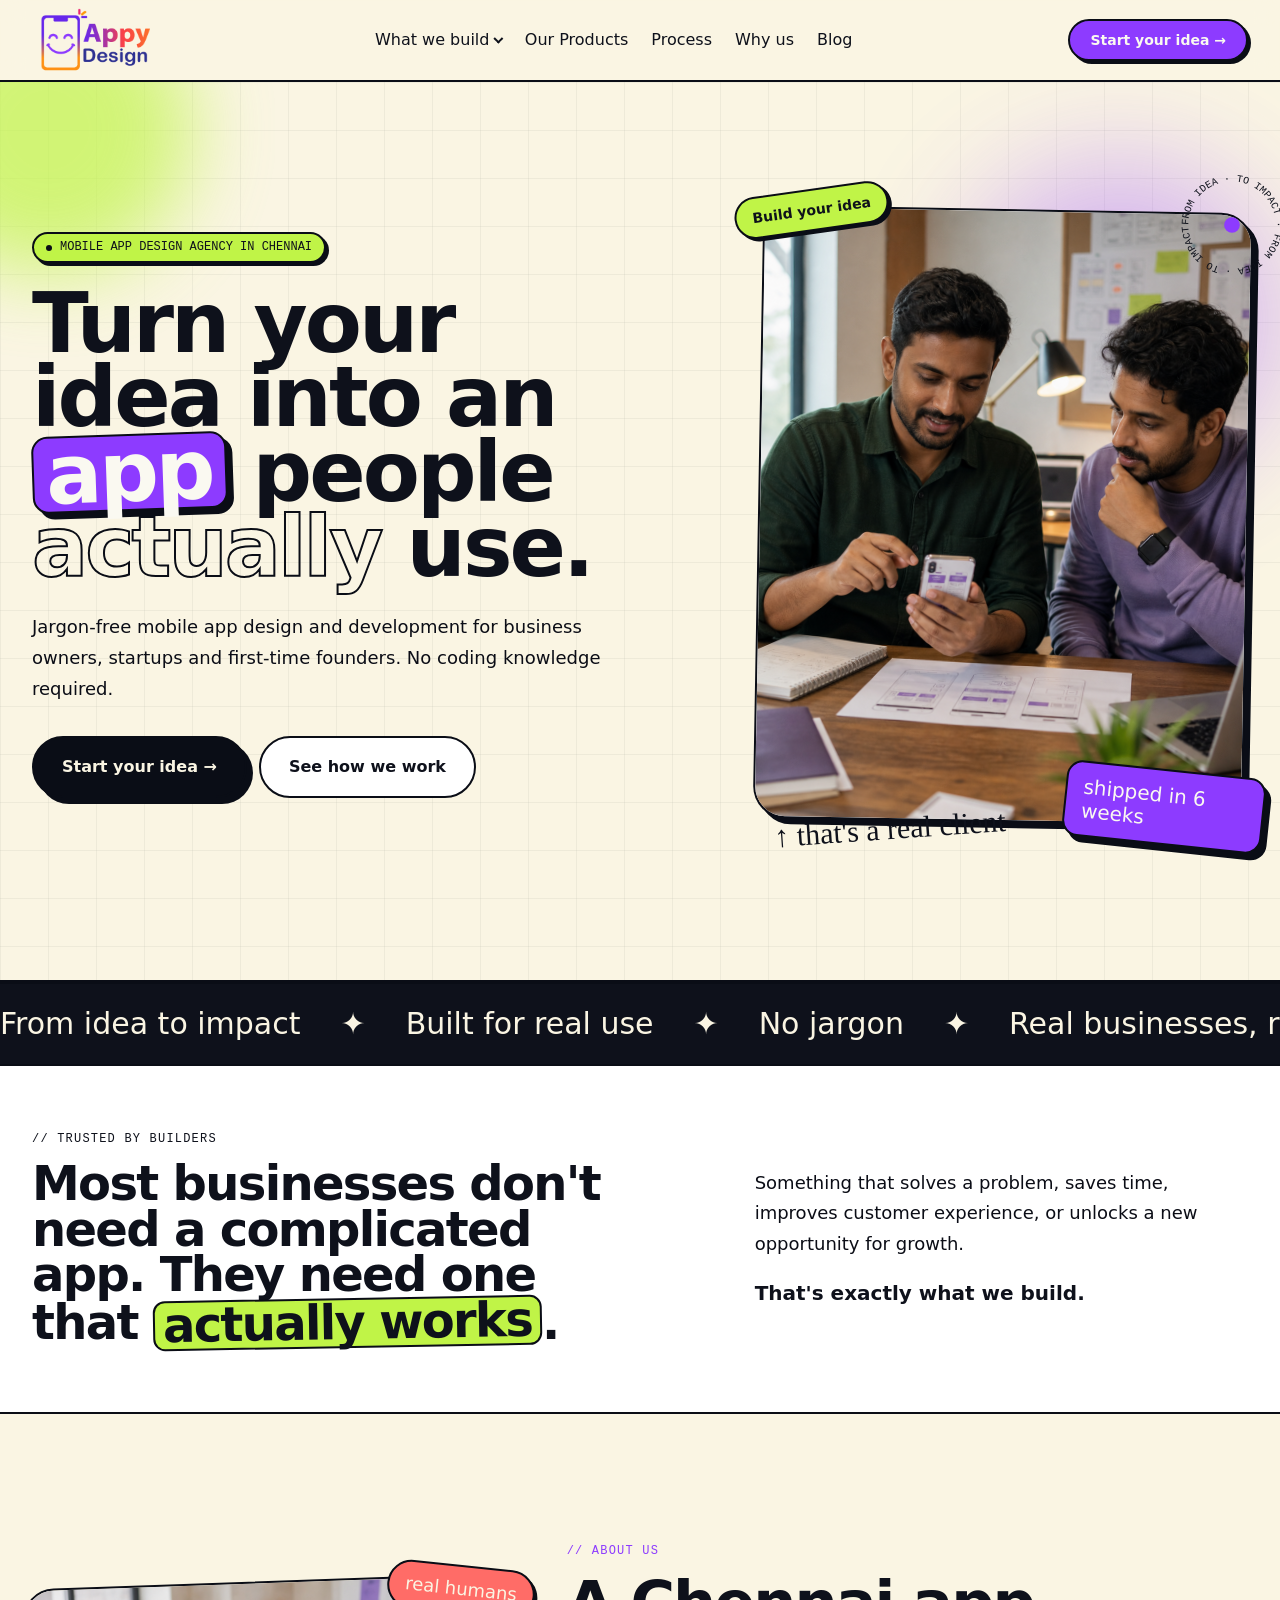
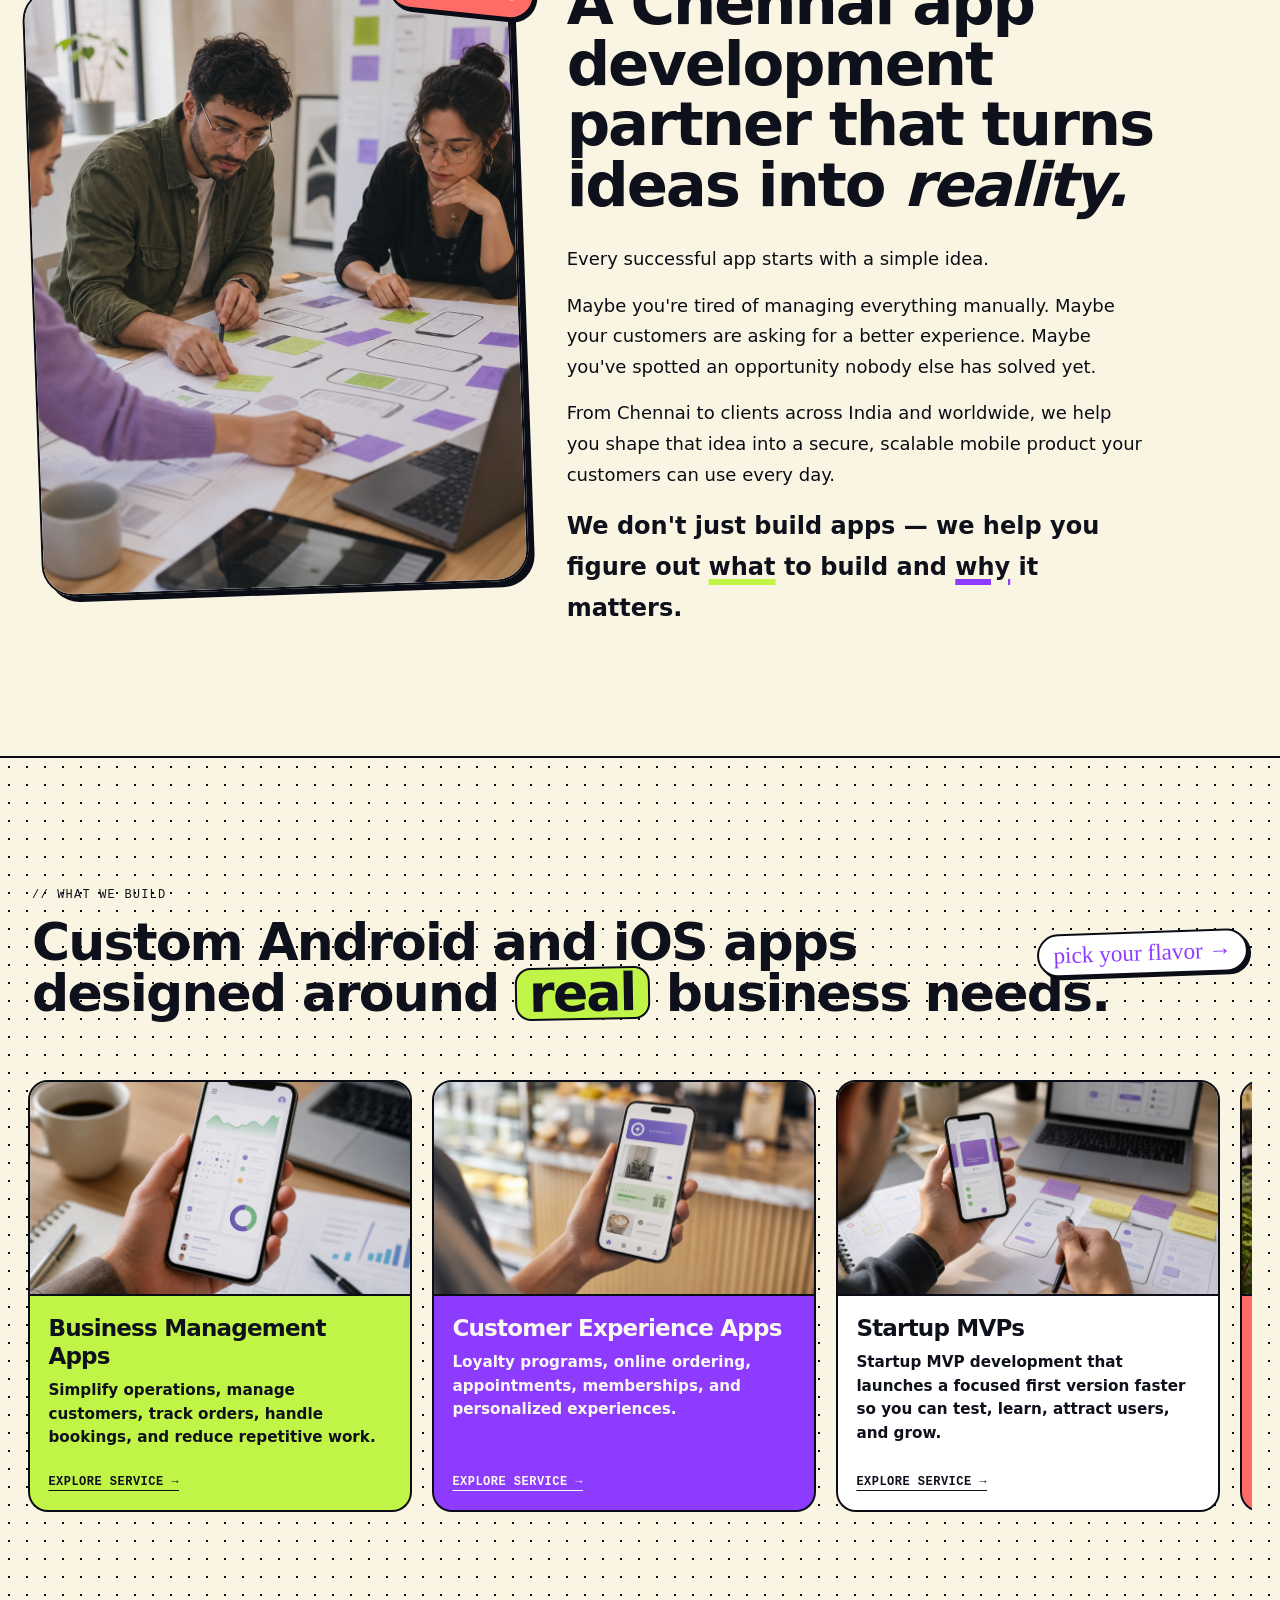
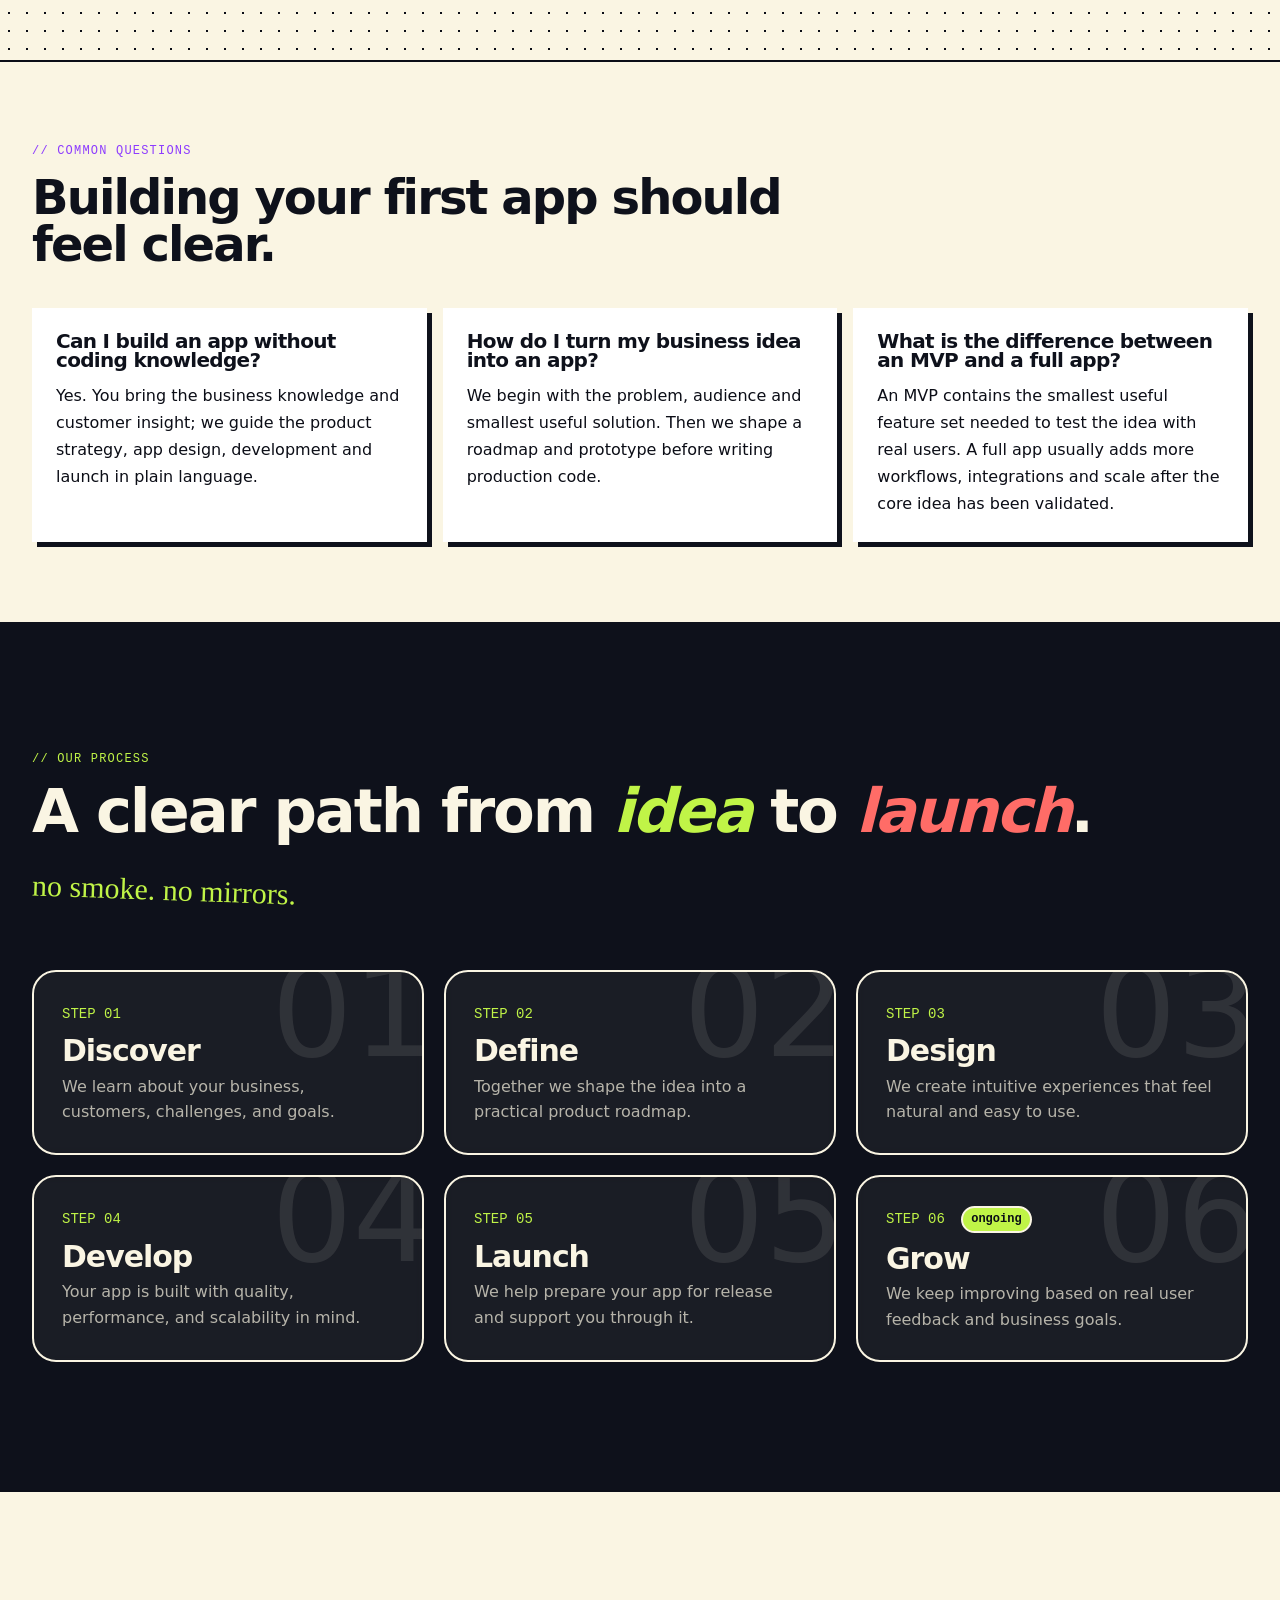
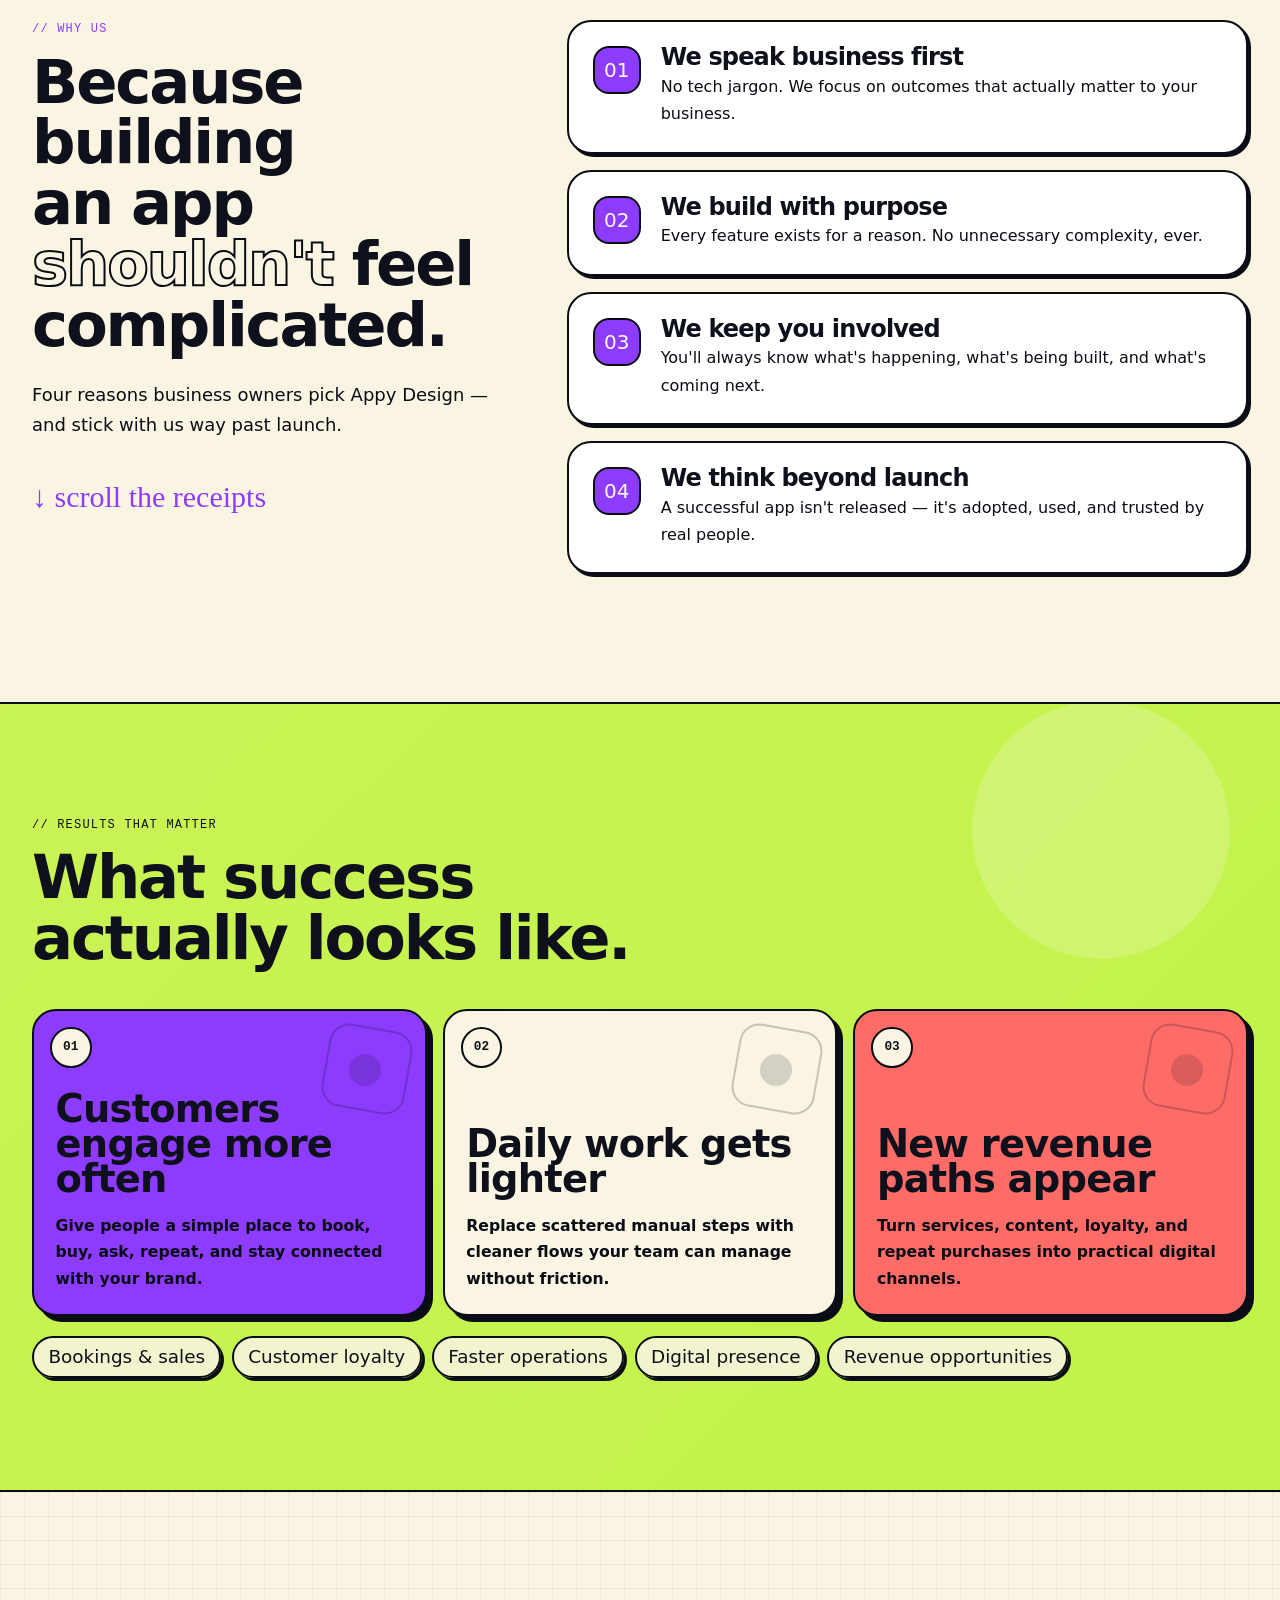
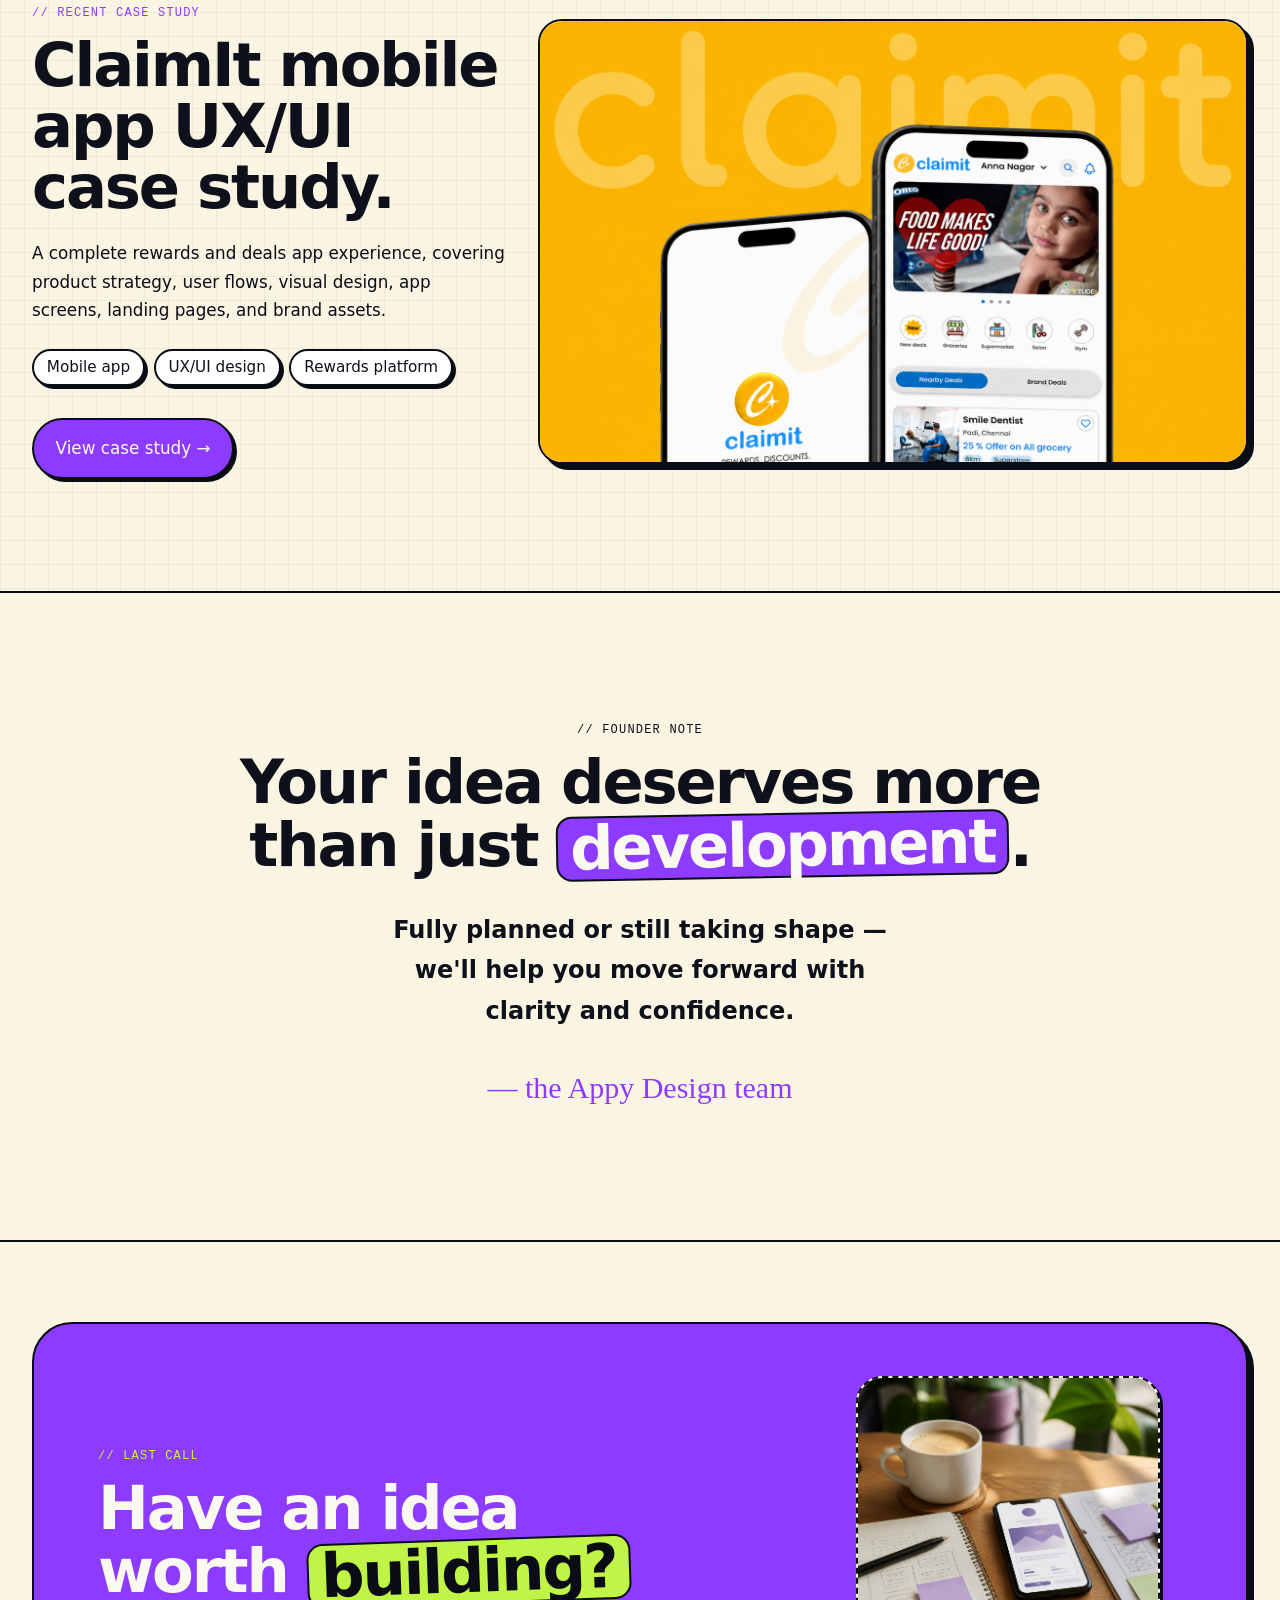
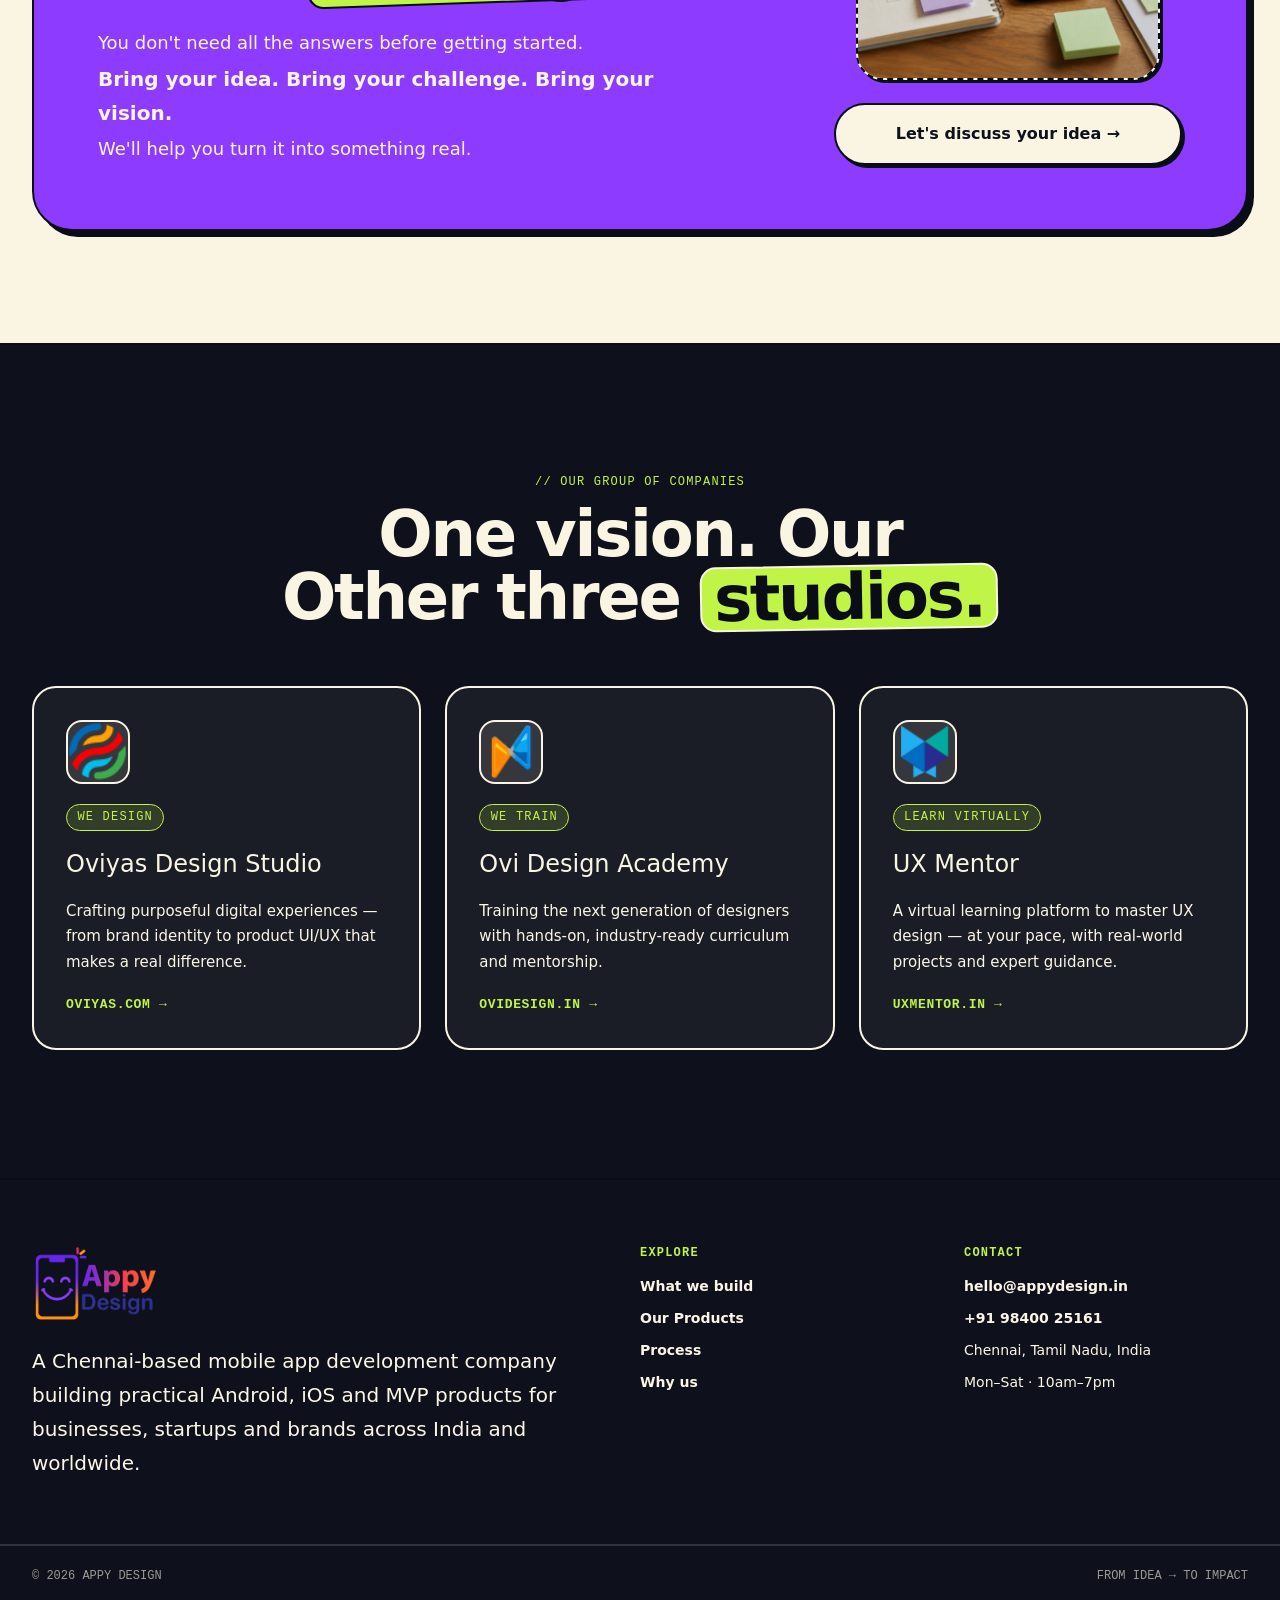
==== index.html @ 5004d32c "first commit" ====
<!DOCTYPE html>
<html lang="en">

<head>
  <meta charset="UTF-8" />
  <meta name="viewport" content="width=device-width, initial-scale=1.0" />
  <meta http-equiv="Content-Security-Policy"
    content="default-src 'self'; script-src 'self' https://www.googletagmanager.com; script-src-attr 'none'; style-src 'self' 'unsafe-inline' https://fonts.googleapis.com; font-src 'self' https://fonts.gstatic.com; img-src 'self' data: https://www.google-analytics.com https://www.googletagmanager.com; connect-src 'self' https://fonts.googleapis.com https://fonts.gstatic.com https://www.google-analytics.com https://region1.google-analytics.com https://www.googletagmanager.com; form-action 'self' https://docs.google.com; frame-src https://docs.google.com; object-src 'none'; base-uri 'self'; manifest-src 'self'; worker-src 'none';" />
  <meta name="referrer" content="strict-origin-when-cross-origin" />
  <title>Mobile App Design &amp; Development Chennai | Appy Design</title>
  <meta name="description"
    content="Chennai mobile app design and development for startups, small businesses and non-technical founders. A clear, jargon-free path from idea to launch." />
  <meta name="robots" content="index, follow, max-image-preview:large, max-snippet:-1, max-video-preview:-1" />
  <meta name="author" content="Appy Design" />
  <meta name="theme-color" content="#f5f0e8" />
  <link rel="canonical" href="https://appydesign.in/" />
  <link rel="alternate" hreflang="en-IN" href="https://appydesign.in/" />
  <link rel="alternate" hreflang="x-default" href="https://appydesign.in/" />
  <meta property="og:type" content="website" />
  <meta property="og:locale" content="en_IN" />
  <meta property="og:site_name" content="Appy Design" />
  <meta property="og:title" content="Mobile App Design &amp; Development Chennai | Appy Design" />
  <meta property="og:description"
    content="Design-led, jargon-free mobile app development for startups, small businesses and first-time founders." />
  <meta property="og:url" content="https://appydesign.in/" />
  <meta property="og:image" content="https://appydesign.in/images/homepage-hero-app-consultation.png" />
  <meta property="og:image:alt" content="Business owner using a custom mobile app built by Appy Design" />
  <meta name="twitter:card" content="summary_large_image" />
  <meta name="twitter:title" content="Mobile App Design &amp; Development Chennai | Appy Design" />
  <meta name="twitter:description"
    content="Design-led, jargon-free app development for startups, small businesses and first-time founders." />
  <meta name="twitter:image" content="https://appydesign.in/images/homepage-hero-app-consultation.png" />
  <link rel="manifest" href="site.webmanifest" />
  <link rel="preconnect" href="https://fonts.googleapis.com" />
  <link rel="preconnect" href="https://fonts.gstatic.com" crossorigin />
  <script src="analytics.js"></script>
  <script async src="https://www.googletagmanager.com/gtag/js?id=G-CYZZQPG89H"></script>
  <link rel="apple-touch-icon" sizes="180x180" href="images/apple-touch-icon.png">
  <link rel="icon" type="image/png" sizes="32x32" href="images/favicon-32x32.png">
  <link rel="icon" type="image/png" sizes="16x16" href="images/favicon-16x16.png">
  <link rel="icon" type="image/x-icon" href="images/favicon.ico">

  <link rel="stylesheet" href="style.css">
  <link rel="stylesheet"
    href="https://fonts.googleapis.com/css2?family=Bricolage+Grotesque:opsz,wght@12..96,400;12..96,500;12..96,600;12..96,700;12..96,800&family=Inter:wght@400;500;600&family=Caveat:wght@500;600;700&family=JetBrains+Mono:wght@400;500&display=swap" />
  <script type="application/ld+json">
    {
      "@context": "https://schema.org",
      "@graph": [
        {
          "@type": "WebSite",
          "@id": "https://appydesign.in/#website",
          "url": "https://appydesign.in/",
          "name": "Appy Design",
          "inLanguage": "en-IN",
          "publisher": { "@id": "https://appydesign.in/#business" }
        },
        {
          "@type": ["Organization", "ProfessionalService"],
          "@id": "https://appydesign.in/#business",
          "name": "Appy Design",
          "url": "https://appydesign.in/",
          "logo": {
            "@type": "ImageObject",
            "url": "https://appydesign.in/images/android-chrome-512x512.png"
          },
          "image": "https://appydesign.in/images/homepage-hero-app-consultation.png",
          "email": "hello@appydesign.in",
          "telephone": "+91-98400-25161",
          "description": "Mobile app design and development agency in Chennai, India, helping startups, small businesses and non-technical founders turn ideas into useful apps.",
          "address": {
            "@type": "PostalAddress",
            "addressLocality": "Chennai",
            "addressRegion": "Tamil Nadu",
            "addressCountry": "IN"
          },
          "areaServed": [
            { "@type": "City", "name": "Chennai" },
            { "@type": "Country", "name": "India" },
            { "@type": "Place", "name": "Worldwide" }
          ],
          "openingHoursSpecification": {
            "@type": "OpeningHoursSpecification",
            "dayOfWeek": ["Monday", "Tuesday", "Wednesday", "Thursday", "Friday", "Saturday"],
            "opens": "10:00",
            "closes": "19:00"
          },
          "hasOfferCatalog": {
            "@type": "OfferCatalog",
            "name": "Mobile App Development Services",
            "itemListElement": [
              { "@type": "Offer", "url": "https://appydesign.in/business-management-app-development.html", "itemOffered": { "@type": "Service", "name": "Business Management App Development" } },
              { "@type": "Offer", "url": "https://appydesign.in/customer-experience-app-development.html", "itemOffered": { "@type": "Service", "name": "Customer Experience App Development" } },
              { "@type": "Offer", "url": "https://appydesign.in/startup-mvp-app-development.html", "itemOffered": { "@type": "Service", "name": "Startup MVP App Development" } },
              { "@type": "Offer", "url": "https://appydesign.in/local-business-app-development.html", "itemOffered": { "@type": "Service", "name": "Local Business App Development" } },
              { "@type": "Offer", "url": "https://appydesign.in/app-modernization-services.html", "itemOffered": { "@type": "Service", "name": "App Modernization and Redesign" } }
            ]
          }
        },
        {
          "@type": "WebPage",
          "@id": "https://appydesign.in/#webpage",
          "url": "https://appydesign.in/",
          "name": "Mobile App Design & Development Chennai | Appy Design",
          "isPartOf": { "@id": "https://appydesign.in/#website" },
          "about": { "@id": "https://appydesign.in/#business" },
          "inLanguage": "en-IN"
        },
        {
          "@type": "FAQPage",
          "@id": "https://appydesign.in/#faq",
          "mainEntity": [
            {
              "@type": "Question",
              "name": "Can I build an app without coding knowledge?",
              "acceptedAnswer": {
                "@type": "Answer",
                "text": "Yes. Appy Design guides non-technical founders through research, scope, design, development and launch in plain language. You bring the business knowledge; our team handles the product and technical work."
              }
            },
            {
              "@type": "Question",
              "name": "How do I turn my business idea into an app?",
              "acceptedAnswer": {
                "@type": "Answer",
                "text": "Start by defining the customer problem and the smallest useful solution. Appy Design then turns that into a practical roadmap, prototype and build plan before development begins."
              }
            },
            {
              "@type": "Question",
              "name": "What is the difference between an MVP and a full app?",
              "acceptedAnswer": {
                "@type": "Answer",
                "text": "An MVP contains the smallest set of features needed to test the idea with real users. A full app usually adds more workflows, integrations and scale after the core idea has been validated."
              }
            }
          ]
        }
      ]
    }
  </script>

</head>

<body>

  <!-- NAV -->
  <header class="nav">
    <nav class="container nav-inner">
      <a href="#top" class="nav-logo" aria-label="Appy Design home">
        <div>
          <img src="images/Appydesign-logo-new.png" alt="Appy Design mobile app development company" width="127"
            height="80" style="padding: 6px;">
        </div>
        <!-- <span class="nav-logo-icon">a</span>
        <span class="nav-logo-name">Appy Design</span> -->
      </a>
      <div class="nav-links">
        <div class="nav-item nav-item-has-menu">
          <a href="#what-we-build" class="nav-menu-trigger">What we build</a>
          <div class="nav-submenu" aria-label="What we build services">
            <a href="business-management-app-development.html">Business Management Apps</a>
            <a href="customer-experience-app-development.html">Customer Experience Apps</a>
            <a href="startup-mvp-app-development.html">Startup MVPs</a>
            <a href="local-business-app-development.html">Local Business Apps</a>
            <a href="app-modernization-services.html">App Modernization</a>
          </div>
        </div>
        <a href="products.html">Our Products</a>
        <a href="#process">Process</a>
        <a href="#why-us">Why us</a>
        <a href="https://appydesign.in/blog" target="_blank" rel="noopener noreferrer">Blog</a>
      </div>
      <a href="#contact-modal" class="nav-cta" data-contact-open>Start your idea →</a>
    </nav>
  </header>

  <main>

    <!-- HERO -->
    <section id="top" class="hero">
      <div class="hero-bg-grid bg-grid"></div>
      <div class="hero-blob-1"></div>
      <div class="hero-blob-2"></div>
      <div class="container hero-inner">
        <div>
          <div class="hero-badge">
            <span class="hero-badge-dot"></span>
            Mobile app design agency in Chennai
          </div>
          <h1 class="hero-h1">
            Turn your idea into an <span class="hero-h1-highlight">app</span>
            people <span class="text-stroke">actually</span> use.
          </h1>
          <p class="hero-p">
            Jargon-free mobile app design and development for business owners, startups and first-time founders. No
            coding knowledge required.
          </p>
          <div class="hero-actions">
            <a href="#contact-modal" class="btn-primary" data-contact-open>Start your idea →</a>
            <a href="#process" class="btn-secondary">See how we work</a>
          </div>
          <!-- <div class="hero-social-proof">
            <div class="avatar-stack">
              <span style="background:var(--accent)"></span>
              <span style="background:var(--primary)"></span>
              <span style="background:var(--pop)"></span>
              <span style="background:var(--card)">40+</span>
            </div>
            <p class="hero-social-text">Trusted by 40+ small businesses &amp; founders</p>
          </div> -->
        </div>

        <div class="hero-img-wrap">
          <div class="hero-img-frame">
            <img src="images/homepage-hero-app-consultation.png" alt="Small business owner using a custom mobile app built by Appy Design"
              width="1024" height="1024" fetchpriority="high" />
          </div>
          <div class="hero-sticker-1">Build your idea</div>
          <div class="hero-sticker-2">
            <p>shipped in 6 weeks</p>
          </div>
          <div class="hero-caption" style="color:var(--foreground)">↑ that's a real client</div>
          <svg viewBox="0 0 200 200" class="hero-spinning-badge animate-spin-slow">
            <defs>
              <path id="circ" d="M100,100 m-78,0 a78,78 0 1,1 156,0 a78,78 0 1,1 -156,0" />
            </defs>
            <text font-size="18" font-family="JetBrains Mono, monospace" fill="currentColor">
              <textPath href="#circ">FROM IDEA · TO IMPACT · FROM IDEA · TO IMPACT ·</textPath>
            </text>
            <circle cx="100" cy="100" r="14" fill="var(--primary)" />
          </svg>
        </div>
      </div>
    </section>

    <!-- MARQUEE -->
    <div class="marquee-wrap">
      <div class="marquee-track animate-marquee">
        <span class="marquee-item"><span>From idea to impact</span><span aria-hidden="true">✦</span></span>
        <span class="marquee-item"><span>Built for real use</span><span aria-hidden="true">✦</span></span>
        <span class="marquee-item"><span>No jargon</span><span aria-hidden="true">✦</span></span>
        <span class="marquee-item"><span>Real businesses, real apps</span><span aria-hidden="true">✦</span></span>
        <span class="marquee-item"><span>Made with care</span><span aria-hidden="true">✦</span></span>
        <span class="marquee-item"><span>Launched in weeks</span><span aria-hidden="true">✦</span></span>
        <span class="marquee-item"><span>From idea to impact</span><span aria-hidden="true">✦</span></span>
        <span class="marquee-item"><span>Built for real use</span><span aria-hidden="true">✦</span></span>
        <span class="marquee-item"><span>No jargon</span><span aria-hidden="true">✦</span></span>
        <span class="marquee-item"><span>Real businesses, real apps</span><span aria-hidden="true">✦</span></span>
        <span class="marquee-item"><span>Made with care</span><span aria-hidden="true">✦</span></span>
        <span class="marquee-item"><span>Launched in weeks</span><span aria-hidden="true">✦</span></span>
      </div>
    </div>

    <!-- TRUST STRIP -->
    <section class="trust-strip">
      <div class="container trust-inner">
        <div>
          <p class="trust-label">// trusted by builders</p>
          <h2 class="trust-h2">
            Most businesses don't need a complicated app. They need one that
            <span class="trust-highlight">actually works</span>.
          </h2>
        </div>
        <div class="trust-body">
          <p>Something that solves a problem, saves time, improves customer experience, or unlocks a new opportunity for
            growth.</p>
          <p class="trust-body-strong">That's exactly what we build.</p>
        </div>
      </div>
    </section>

    <!-- ABOUT -->
    <section id="about" class="about">
      <div class="container about-inner">
        <div class="about-img-wrap">
          <div class="about-img-frame">
            <img src="images/homepage-about-app-planning.png" alt="Appy Design team sketching app ideas with a client" width="1024"
              height="1024" loading="lazy" />
          </div>
          <div class="about-sticker">real humans</div>
        </div>
        <div class="about-content">
          <p class="about-label">// about us</p>
          <h2 class="about-h2">A Chennai app development partner that turns ideas into <em
              style="font-style:italic;font-family:var(--font-display)">reality.</em></h2>
          <div class="about-body">
            <p>Every successful app starts with a simple idea.</p>
            <p>Maybe you're tired of managing everything manually. Maybe your customers are asking for a better
              experience. Maybe you've spotted an opportunity nobody else has solved yet.</p>
            <p>From Chennai to clients across India and worldwide, we help you shape that idea into a secure, scalable
              mobile product your customers can use every day.</p>
            <p class="about-highlight-text">
              We don't just build apps — we help you figure out
              <span class="underline-lime">what</span> to build and
              <span class="underline-violet">why</span> it matters.
            </p>
          </div>
        </div>
      </div>
    </section>

    <!-- WHAT WE BUILD -->
    <section id="what-we-build" class="wwb">
      <div class="wwb-inner bg-dots" style="background-color:transparent;opacity:1">
        <div class="container" style="position:relative;z-index:1">
          <div class="wwb-header">
            <div>
              <p
                style="font-family:var(--font-mono);font-size:0.75rem;text-transform:uppercase;letter-spacing:0.1em;margin-bottom:0.75rem">
                // what we build</p>
              <h2 class="wwb-h2">Custom Android and iOS apps<br class="wwb-title-break" /> <span
                  class="wwb-title-line">designed around <span class="wwb-h2-highlight">real</span> business needs.</span>
              </h2>
            </div>
            <span class="wwb-hand">pick your flavor →</span>
          </div>
          <div class="wwb-grid">
            <a class="wwb-card" href="business-management-app-development.html"
              aria-label="Explore business management app development">
              <img class="wwb-card-img" src="images/services/business-management-app.png"
                alt="Business management app dashboard preview" width="960" height="640" loading="lazy" />
              <div class="wwb-card-content" style="background:var(--accent)">
                <h3 class="wwb-card-title">Business Management Apps</h3>
                <p class="wwb-card-body">Simplify operations, manage customers, track orders, handle bookings, and reduce
                  repetitive work.</p>
                <span class="wwb-card-link">Explore service →</span>
              </div>
            </a>
            <a class="wwb-card"
              href="customer-experience-app-development.html" aria-label="Explore customer experience app development">
              <img class="wwb-card-img" src="images/services/customer-experience-app.png"
                alt="Customer experience mobile app preview" width="960" height="640" loading="lazy" />
              <div class="wwb-card-content" style="background:var(--primary);color:var(--primary-foreground)">
                <h3 class="wwb-card-title">Customer Experience Apps</h3>
                <p class="wwb-card-body">Loyalty programs, online ordering, appointments, memberships, and personalized
                  experiences.</p>
                <span class="wwb-card-link">Explore service →</span>
              </div>
            </a>
            <a class="wwb-card" href="startup-mvp-app-development.html"
              aria-label="Explore startup MVP app development">
              <img class="wwb-card-img" src="images/services/startup-mvp-app.png"
                alt="Startup MVP mobile app prototype preview" width="960" height="640" loading="lazy" />
              <div class="wwb-card-content" style="background:var(--card)">
                <h3 class="wwb-card-title">Startup MVPs</h3>
                <p class="wwb-card-body">Startup MVP development that launches a focused first version faster so you can
                  test, learn, attract users, and grow.</p>
                <span class="wwb-card-link">Explore service →</span>
              </div>
            </a>
            <a class="wwb-card"
              href="local-business-app-development.html" aria-label="Explore local business app development">
              <img class="wwb-card-img" src="images/services/local-business-app.png"
                alt="Local business mobile app preview" width="960" height="640" loading="lazy" />
              <div class="wwb-card-content" style="background:var(--pop);color:var(--background)">
                <h3 class="wwb-card-title">Local Business Apps</h3>
                <p class="wwb-card-body">Mobile apps for Chennai and Indian local businesses that improve customer
                  connection while simplifying day-to-day operations.</p>
                <span class="wwb-card-link">Explore service →</span>
              </div>
            </a>
            <a class="wwb-card" href="app-modernization-services.html"
              aria-label="Explore app modernization services">
              <img class="wwb-card-img" src="images/services/app-modernization.png"
                alt="App modernization before and after preview" width="960" height="640" loading="lazy" />
              <div class="wwb-card-content" style="background:var(--card)">
                <h3 class="wwb-card-title">App Modernization</h3>
                <p class="wwb-card-body">Refresh existing apps with better design, better performance, better user
                  experience.</p>
                <span class="wwb-card-link">Explore service →</span>
              </div>
            </a>
          </div>
        </div>
      </div>
    </section>

    <section class="seo-faq" aria-labelledby="faq-title">
      <div class="container">
        <p class="why-label">// common questions</p>
        <h2 id="faq-title">Building your first app should feel clear.</h2>
        <div class="seo-faq-grid">
          <article>
            <h3>Can I build an app without coding knowledge?</h3>
            <p>Yes. You bring the business knowledge and customer insight; we guide the product strategy, app design,
              development and launch in plain language.</p>
          </article>
          <article>
            <h3>How do I turn my business idea into an app?</h3>
            <p>We begin with the problem, audience and smallest useful solution. Then we shape a roadmap and prototype
              before writing production code.</p>
          </article>
          <article>
            <h3>What is the difference between an MVP and a full app?</h3>
            <p>An MVP contains the smallest useful feature set needed to test the idea with real users. A full app
              usually adds more workflows, integrations and scale after the core idea has been validated.</p>
          </article>
        </div>
      </div>
    </section>

    <!-- PROCESS -->
    <section id="process" class="process">
      <div class="container process-inner">
        <div class="process-header">
          <div>
            <p class="process-label">// our process</p>
            <h2 class="process-h2">A clear path from <span style="color:var(--accent);font-style:italic">idea</span> to
              <span style="color:var(--pop);font-style:italic">launch</span>.
            </h2>
          </div>
          <span class="process-hand">no smoke. no mirrors.</span>
        </div>
        <ol class="process-grid" style="list-style:none">
          <li class="process-card">
            <span class="process-card-bg-num">01</span>
            <span class="process-step-label">STEP 01</span>
            <h3>Discover</h3>
            <p>We learn about your business, customers, challenges, and goals.</p>
          </li>
          <li class="process-card">
            <span class="process-card-bg-num">02</span>
            <span class="process-step-label">STEP 02</span>
            <h3>Define</h3>
            <p>Together we shape the idea into a practical product roadmap.</p>
          </li>
          <li class="process-card">
            <span class="process-card-bg-num">03</span>
            <span class="process-step-label">STEP 03</span>
            <h3>Design</h3>
            <p>We create intuitive experiences that feel natural and easy to use.</p>
          </li>
          <li class="process-card">
            <span class="process-card-bg-num">04</span>
            <span class="process-step-label">STEP 04</span>
            <h3>Develop</h3>
            <p>Your app is built with quality, performance, and scalability in mind.</p>
          </li>
          <li class="process-card">
            <span class="process-card-bg-num">05</span>
            <span class="process-step-label">STEP 05</span>
            <h3>Launch</h3>
            <p>We help prepare your app for release and support you through it.</p>
          </li>
          <li class="process-card">
            <span class="process-card-bg-num">06</span>
            <span class="process-step-label">STEP 06 <span class="ongoing-badge">ongoing</span></span>
            <h3>Grow</h3>
            <p>We keep improving based on real user feedback and business goals.</p>
          </li>
        </ol>
      </div>
    </section>

    <!-- WHY US -->
    <section id="why-us" class="why-us">
      <div class="container why-inner">
        <div>
          <p class="why-label">// why us</p>
          <h2 class="why-h2">Because building an app <span class="text-stroke">shouldn't</span> feel complicated.</h2>
          <p class="why-p">Four reasons business owners pick Appy Design — and stick with us way past launch.</p>
          <span class="why-hand">↓ scroll the receipts</span>
        </div>
        <ul class="why-list" style="list-style:none">
          <li class="why-item">
            <span class="why-item-num">01</span>
            <div>
              <h3>We speak business first</h3>
              <p>No tech jargon. We focus on outcomes that actually matter to your business.</p>
            </div>
          </li>
          <li class="why-item">
            <span class="why-item-num">02</span>
            <div>
              <h3>We build with purpose</h3>
              <p>Every feature exists for a reason. No unnecessary complexity, ever.</p>
            </div>
          </li>
          <li class="why-item">
            <span class="why-item-num">03</span>
            <div>
              <h3>We keep you involved</h3>
              <p>You'll always know what's happening, what's being built, and what's coming next.</p>
            </div>
          </li>
          <li class="why-item">
            <span class="why-item-num">04</span>
            <div>
              <h3>We think beyond launch</h3>
              <p>A successful app isn't released — it's adopted, used, and trusted by real people.</p>
            </div>
          </li>
        </ul>
      </div>
    </section>

    <!-- RESULTS -->
    <section class="results">
      <div class="container results-inner">
        <div class="results-header">
          <div>
            <p class="results-label">// results that matter</p>
            <h2 class="results-h2">What success actually looks like.</h2>
          </div>
        </div>
        <div class="results-content">
          <article class="results-card results-card-dark">
            <span class="results-card-number">01</span>
            <h3>Customers engage more often</h3>
            <p>Give people a simple place to book, buy, ask, repeat, and stay connected with your brand.</p>
          </article>
          <article class="results-card results-card-light">
            <span class="results-card-number">02</span>
            <h3>Daily work gets lighter</h3>
            <p>Replace scattered manual steps with cleaner flows your team can manage without friction.</p>
          </article>
          <article class="results-card results-card-pop">
            <span class="results-card-number">03</span>
            <h3>New revenue paths appear</h3>
            <p>Turn services, content, loyalty, and repeat purchases into practical digital channels.</p>
          </article>
        </div>
        <ul class="results-strip">
          <li>Bookings &amp; sales</li>
          <li>Customer loyalty</li>
          <li>Faster operations</li>
          <li>Digital presence</li>
          <li>Revenue opportunities</li>
        </ul>
      </div>
    </section>

    <!-- RECENT CASE STUDY -->
    <section id="case-study" class="case-study">
      <div class="container case-study-inner">
        <div class="case-study-copy">
          <p class="case-study-label">// recent case study</p>
          <h2 class="case-study-h2">ClaimIt mobile app UX/UI case study.</h2>
          <p class="case-study-body">A complete rewards and deals app experience, covering product strategy, user flows,
            visual design, app screens, landing pages, and brand assets.</p>
          <div class="case-study-meta" aria-label="Case study highlights">
            <span>Mobile app</span>
            <span>UX/UI design</span>
            <span>Rewards platform</span>
          </div>
          <a href="appy-design-case-study-claimit/index.html" class="case-study-link" aria-label="Open ClaimIt mobile app case study">
            View case study →
          </a>
        </div>
        <a href="appy-design-case-study-claimit/index.html" class="case-study-preview"
          aria-label="Open ClaimIt mobile app case study">
          <img src="appy-design-case-study-claimit/assets/cover/claimit-cover.png"
            alt="ClaimIt mobile app case study preview" width="1280" height="720" loading="lazy" />
        </a>
      </div>
    </section>

    <!-- FOUNDER NOTE -->
    <section class="founder">
      <div class="container founder-inner">
        <p class="founder-label">// founder note</p>
        <h2 class="founder-h2">Your idea deserves more than just <span class="founder-h2-highlight">development</span>.
        </h2>
        <div class="founder-body">
          <p class="founder-body-strong">Fully planned or still taking shape — we'll help you move forward with clarity
            and confidence.</p>
        </div>
        <p class="founder-sig">— the Appy Design team</p>
      </div>
    </section>

    <!-- CTA -->
    <section id="contact" class="cta-section">
      <div class="container cta-inner">
        <div class="cta-box">
          <div class="cta-blob bg-dots" style="background-color:transparent;opacity:0.2"></div>
          <div class="cta-box-inner">
            <div>
              <p class="cta-label">// last call</p>
              <h2 class="cta-h2">Have an idea worth <span class="cta-h2-highlight">building?</span></h2>
              <div class="cta-body">
                <p>You don't need all the answers before getting started.</p>
                <p class="cta-body-strong">Bring your idea. Bring your challenge. Bring your vision.</p>
                <p>We'll help you turn it into something real.</p>
              </div>
            </div>
            <div class="cta-actions">
              <div class="cta-gif-placeholder" aria-hidden="true">
                <img src="images/homepage-contact-consultation.png" alt="Contact Appy Design about a mobile app project" width="1350"
                  height="1165" loading="lazy" />
              </div>
              <a href="#contact-modal" class="cta-btn-1" data-contact-open>Let's discuss your idea →</a>
            </div>
          </div>
        </div>
      </div>
    </section>

  </main>

  <!-- GROUP OF COMPANIES -->
  <section class="group">
    <div class="container group-inner">
      <div class="group-header">
        <p class="group-label">// our group of companies</p>
        <h2 class="group-h2">One vision. Our Other three <span class="group-h2-highlight">studios.</span></h2>
      </div>
      <div class="group-grid">

        <!-- 1. Oviyas Design Studio -->
        <a href="https://www.oviyas.com/" target="_blank" rel="noopener noreferrer" class="group-card">
          <div class="group-logo-placeholder">
            <img src="images/oviyas-logo.png" alt="Oviyas Design Studio logo" width="50" height="50" loading="lazy" />
          </div>
          <span class="group-card-tag">We design</span>
          <p class="group-card-name">Oviyas Design Studio</p>
          <p class="group-card-desc">Crafting purposeful digital experiences — from brand identity to product UI/UX that
            makes a real difference.</p>
          <span class="group-card-link">oviyas.com →</span>
        </a>

        <!-- 2. Ovi Design Academy -->
        <a href="https://ovidesign.in/" target="_blank" rel="noopener noreferrer" class="group-card">
          <div class="group-logo-placeholder">
            <img src="images/ovi-design-logo.png" alt="Ovi Design Academy logo" width="50" height="50" loading="lazy" />
          </div>
          <span class="group-card-tag">We train</span>
          <p class="group-card-name">Ovi Design Academy</p>
          <p class="group-card-desc">Training the next generation of designers with hands-on, industry-ready curriculum
            and mentorship.</p>
          <span class="group-card-link">ovidesign.in →</span>
        </a>

        <!-- 3. UX Mentor -->
        <a href="https://uxmentor.in/" target="_blank" rel="noopener noreferrer" class="group-card">
          <div class="group-logo-placeholder">
            <img src="images/ux-mentor-logo.png" alt="UX Mentor logo" width="50" height="50" loading="lazy" />
          </div>
          <span class="group-card-tag">Learn virtually</span>
          <p class="group-card-name">UX Mentor</p>
          <p class="group-card-desc">A virtual learning platform to master UX design — at your pace, with real-world
            projects and expert guidance.</p>
          <span class="group-card-link">uxmentor.in →</span>
        </a>

      </div>
    </div>
  </section>

  <!-- FOOTER -->
  <footer class="footer">
    <div class="container footer-inner">
      <div>
        <div class="footer-logo">
          <img src="images/Appydesign-logo-new.png" alt="Appy Design" width="127" height="80">
        </div>
        <p class="footer-tagline">A Chennai-based mobile app development company building practical Android, iOS and
          MVP products for businesses, startups and brands across India and worldwide.</p>
      </div>
      <div>
        <p class="footer-col-label">explore</p>
        <ul class="footer-links">
          <li><a href="#what-we-build">What we build</a></li>
          <li><a href="products.html">Our Products</a></li>
          <li><a href="#process">Process</a></li>
          <li><a href="#why-us">Why us</a></li>
        </ul>
      </div>
      <div>
        <p class="footer-col-label">contact</p>
        <ul class="footer-links">
          <li><a href="mailto:hello@appydesign.in">hello@appydesign.in</a></li>
          <li><a href="tel:+919840025161">+91 98400 25161</a></li>
          <li>Chennai, Tamil Nadu, India</li>
          <li>Mon–Sat · 10am–7pm</li>
        </ul>
      </div>
    </div>
    <div class="footer-bottom">
      <div class="container footer-bottom-inner">
        <p>© 2026 Appy Design</p>
        <p>From idea → to impact</p>
      </div>
    </div>
  </footer>

  <div class="contact-modal" id="contact-modal" aria-hidden="true">
    <div class="contact-modal-backdrop" data-contact-close></div>
    <section class="contact-card" role="dialog" aria-modal="true" aria-labelledby="contact-title">
      <button class="contact-close" type="button" aria-label="Close contact form" data-contact-close>×</button>

      <div id="formContainer">
        <div class="contact-header">
          <div>
            <div class="contact-eyebrow">
              <span class="contact-eyebrow-dot"></span>
              Project inquiry
            </div>
            <h2 id="contact-title" class="contact-title">Tell us about your project.</h2>
            <p class="contact-subtitle">Share a few details and we'll get back to you shortly.</p>
          </div>
        </div>

        <form id="contactForm"
          action="https://docs.google.com/forms/d/e/1FAIpQLSeJHXTXl6vNw8eSvFPRF_d4phuCj7XVnBRsjRXDmk-tInglEQ/formResponse"
          method="POST" target="contact-submit-frame" novalidate>
          <div class="contact-honeypot" aria-hidden="true">
            <label for="companyWebsite">Leave this field empty</label>
            <input type="text" id="companyWebsite" name="company_website" tabindex="-1" autocomplete="off">
          </div>
          <div class="contact-field-grid">
            <div class="contact-field" data-field="name">
              <label for="name">Your name <span aria-hidden="true">*</span></label>
              <input type="text" id="name" name="entry.2005620554" placeholder="What should we call you?"
                autocomplete="name" aria-describedby="name-error" required>
              <p class="contact-error" id="name-error">Please enter your name.</p>
            </div>

            <div class="contact-field" data-field="email">
              <label for="email">Email address <span aria-hidden="true">*</span></label>
              <input type="email" id="email" name="entry.1045781291" placeholder="you@company.com"
                autocomplete="email" inputmode="email" aria-describedby="email-error" required>
              <p class="contact-error" id="email-error">Please enter a valid email address.</p>
            </div>

            <div class="contact-field" data-field="phone">
              <label for="phone">Phone / WhatsApp <span aria-hidden="true">*</span></label>
              <input type="tel" id="phone" name="entry.1166974658" placeholder="+91 00000 00000"
                autocomplete="tel" inputmode="tel" aria-describedby="phone-error" required>
              <p class="contact-error" id="phone-error">Please enter your phone number.</p>
            </div>

            <div class="contact-field" data-field="existingSite">
              <label for="existingSite">Existing website? <span aria-hidden="true">*</span></label>
              <input type="text" id="existingSite" name="entry.1798997043"
                placeholder="Paste the URL or type “No”" aria-describedby="existingSite-error" required>
              <p class="contact-error" id="existingSite-error">Please add a URL or type “No”.</p>
            </div>
          </div>

          <div class="contact-field contact-field-full" data-field="service">
            <label for="service">What can we help you with? <span aria-hidden="true">*</span></label>
            <div class="contact-select-wrap">
              <select id="service" name="entry.525405356" aria-describedby="service-error" required>
                <option value="" disabled selected>Select a service</option>
                <option>Mobile App Development</option>
                <option>Web App Development</option>
                <option>E-Commerce - Mobile App</option>
                <option>Website - Static - Highly Creative</option>
                <option>UX Audit for Existing Product</option>
                <option>Redesign &amp; Development of Existing App</option>
                <option>UX Recommendation</option>
              </select>
            </div>
            <p class="contact-error" id="service-error">Please select a service.</p>
          </div>

          <div class="contact-field-grid contact-field-grid-compact">
            <div class="contact-field" data-field="idea">
              <label for="idea">Do you have an app idea? <span aria-hidden="true">*</span></label>
              <div class="contact-select-wrap">
                <select id="idea" name="entry.1899237463" aria-describedby="idea-error" required>
                  <option value="" disabled selected>Select an option</option>
                  <option>Yes</option>
                  <option>No</option>
                  <option>I need your input</option>
                </select>
              </div>
              <p class="contact-error" id="idea-error">Please choose an option.</p>
            </div>

            <div class="contact-field" data-field="timeline">
              <label for="timeline">When would you like to start? <span aria-hidden="true">*</span></label>
              <div class="contact-select-wrap">
                <select id="timeline" name="entry.1633689960" aria-describedby="timeline-error" required>
                  <option value="" disabled selected>Select an option</option>
                  <option>Start immediately</option>
                  <option>In next few months</option>
                  <option>I don't know</option>
                </select>
              </div>
              <p class="contact-error" id="timeline-error">Please choose an option.</p>
            </div>
          </div>

          <div class="contact-field contact-field-full" data-field="message">
            <label for="message">Anything else we should know?</label>
            <textarea id="message" name="entry.839337160"
              placeholder="The problem, the audience, the rough idea — start anywhere."></textarea>
          </div>

          <div class="contact-submit-wrap">
            <button type="submit" class="contact-submit" id="submitBtn">
              <span id="btnText">Send project inquiry</span>
              <svg id="btnIcon" xmlns="http://www.w3.org/2000/svg" viewBox="0 0 24 24" fill="none"
                stroke="currentColor" stroke-width="2.5" stroke-linecap="round" stroke-linejoin="round"
                aria-hidden="true">
                <line x1="5" y1="12" x2="19" y2="12"></line>
                <polyline points="13 6 19 12 13 18"></polyline>
              </svg>
            </button>
          </div>
        </form>

        <p class="contact-privacy" id="contact-form-status" role="status" aria-live="polite">Submitted securely to Appy
          Design through Google Forms.</p>
      </div>

      <div id="success" role="status" aria-live="polite">
        <div class="contact-check-wrap" aria-hidden="true">
          <svg xmlns="http://www.w3.org/2000/svg" viewBox="0 0 24 24" fill="none" stroke="currentColor"
            stroke-width="2.5" stroke-linecap="round" stroke-linejoin="round">
            <polyline points="20 6 9 17 4 12"></polyline>
          </svg>
        </div>
        <p class="contact-success-kicker">Inquiry received</p>
        <h2 id="contact-success-title" tabindex="-1">Your idea is officially in motion.</h2>
        <p>Thanks for sharing it with us. We'll review the details and get back to you shortly.</p>
        <button class="contact-success-close" type="button" data-contact-close>Back to the site →</button>
      </div>
    </section>
  </div>

  <iframe name="contact-submit-frame" id="contact-submit-frame" title="Google Form submission"
    sandbox="allow-forms allow-scripts" referrerpolicy="no-referrer" hidden></iframe>

  <script src="script.js"></script>
</body>

</html>
---- style.css ----
/* ── CSS Custom Properties ─────────────────────────────── */
 :root {
     --radius: 1.25rem;
     --background: oklch(0.97 0.025 95);
     --foreground: oklch(0.18 0.02 270);
     --ink: oklch(0.16 0.02 270);
     --card: oklch(1 0 0);
     --card-foreground: oklch(0.18 0.02 270);
     --primary: oklch(0.58 0.27 295);
     --primary-foreground: oklch(0.98 0.01 95);
     --secondary: oklch(0.93 0.05 95);
     --accent: oklch(0.9 0.2 125);
     --accent-foreground: oklch(0.16 0.02 270);
     --muted: oklch(0.94 0.02 95);
     --muted-foreground: oklch(0.36 0.025 270);
     --border: oklch(0.18 0.02 270);
     --lime: oklch(0.9 0.2 125);
     --violet: oklch(0.58 0.27 295);
     --pop: oklch(0.74 0.2 25);
     --shadow-pop: 6px 6px 0 0 var(--ink);
     --shadow-pop-sm: 3px 3px 0 0 var(--ink);
     --font-display: 'Bricolage Grotesque', 'Space Grotesk', system-ui, sans-serif;
     --font-sans: 'Inter', system-ui, sans-serif;
     --font-hand: 'Caveat', cursive;
     --font-mono: 'JetBrains Mono', ui-monospace, monospace;
 }

 /* ── Reset & Base ──────────────────────────────────────── */
 *,
 *::before,
 *::after {
     box-sizing: border-box;
     margin: 0;
     padding: 0;
     border-color: var(--border);
 }

 html {
     scroll-behavior: smooth;
 }

 body {
     background-color: var(--background);
     color: var(--foreground);
     font-family: var(--font-sans);
     font-weight: 500;
     line-height: 1.6;
     -webkit-font-smoothing: antialiased;
     text-rendering: optimizeLegibility;
 }

 h1,
 h2,
 h3,
 h4 {
     font-family: var(--font-display);
     letter-spacing: -0.035em;
     font-weight: 700;
     line-height: 0.95;
 }

 p,
 li {
     font-weight: 500;
 }

 a {
     text-decoration: none;
     color: inherit;
 }

 img {
     display: block;
     max-width: 100%;
 }

 /* ── Utility classes ───────────────────────────────────── */
 .font-display {
     font-family: var(--font-display);
 }

 .font-hand {
     font-family: var(--font-hand);
 }

 .font-mono {
     font-family: var(--font-mono);
 }

 .bg-dots {
     background-image: radial-gradient(var(--ink) 1px, transparent 1.2px);
     background-size: 18px 18px;
 }

 .bg-grid {
     background-image:
         linear-gradient(to right, color-mix(in oklch, var(--ink) 8%, transparent) 1px, transparent 1px),
         linear-gradient(to bottom, color-mix(in oklch, var(--ink) 8%, transparent) 1px, transparent 1px);
     background-size: 48px 48px;
 }

 .text-stroke {
     -webkit-text-stroke: 2px var(--ink);
     color: transparent;
 }

 .shadow-pop {
     box-shadow: var(--shadow-pop);
 }

 .shadow-pop-sm {
     box-shadow: var(--shadow-pop-sm);
 }

 /* ── Typography readability pass ──────────────────────── */
 .hero-p,
 .trust-body,
 .about-body,
 .why-p,
 .why-item p,
 .results-sub,
 .results-card p,
 .case-study-body,
 .founder-body,
 .products-intro,
 .product-description,
 .contact-subtitle,
 .error-page > p:not(.error-code) {
     color: color-mix(in oklch, var(--foreground) 90%, black);
     font-weight: 500;
 }

 .hero-p,
 .trust-body,
 .about-body,
 .case-study-body,
 .founder-body,
 .products-intro,
 .product-description {
     line-height: 1.7;
 }

 .about-highlight-text,
 .trust-body-strong,
 .founder-body-strong,
 .cta-body-strong {
     font-weight: 700;
 }

 .cta-body,
 .group-card-desc,
 .footer-tagline,
 .footer-links,
 .footer-bottom,
 .products-cta p {
     color: color-mix(in oklch, var(--background) 88%, white);
     font-weight: 500;
 }

 .footer-links a,
 .group-card-link,
 .wwb-card-link,
 .related-services strong {
     font-weight: 800;
 }

 .sr-only {
     position: absolute;
     width: 1px;
     height: 1px;
     padding: 0;
     margin: -1px;
     overflow: hidden;
     clip: rect(0, 0, 0, 0);
     white-space: nowrap;
     border: 0;
 }

 /* ── Animations ────────────────────────────────────────── */
 @keyframes marquee {
     from {
         transform: translateX(0);
     }

     to {
         transform: translateX(-50%);
     }
 }

 @keyframes spin-slow {
     from {
         transform: rotate(0deg);
     }

     to {
         transform: rotate(360deg);
     }
 }

 .animate-marquee {
     animation: marquee 30s linear infinite;
 }

 .animate-spin-slow {
     animation: spin-slow 18s linear infinite;
 }

 /* ── Layout Helpers ───────────────────────────────────── */
 .container {
     max-width: 80rem;
     margin-left: auto;
     margin-right: auto;
     padding-left: 1.25rem;
     padding-right: 1.25rem;
 }

 @media (min-width: 768px) {
     .container {
         padding-left: 2rem;
         padding-right: 2rem;
     }
 }

 /* ── NAV ──────────────────────────────────────────────── */
 .nav {
     position: sticky;
     top: 0;
     z-index: 40;
     backdrop-filter: blur(12px);
     -webkit-backdrop-filter: blur(12px);
     background: color-mix(in oklch, var(--background) 80%, transparent);
     border-bottom: 2px solid var(--ink);
 }

 .nav-inner {
     height: 6 rem;
     display: flex;
     align-items: center;
     justify-content: space-between;
 }

 .nav-logo {
     display: flex;
     align-items: center;
     gap: 0.5rem;
 }

 .nav-logo-icon {
     height: 2.25rem;
     width: 2.25rem;
     border-radius: 0.75rem;
     background: var(--primary);
     color: var(--primary-foreground);
     display: grid;
     place-items: center;
     font-family: var(--font-display);
     font-size: 1.25rem;
     border: 2px solid var(--ink);
     box-shadow: var(--shadow-pop-sm);
 }

 .nav-logo-name {
     font-family: var(--font-display);
     font-size: 1.25rem;
 }

 .nav-links {
     display: none;
     align-items: center;
     gap: clamp(0.85rem, 1.8vw, 1.75rem);
     font-size: 1rem;
     font-weight: 500;
 }

 @media (min-width: 768px) {
     .nav-links {
         display: flex;
     }
 }

 .nav-links a {
     transition: color 0.2s;
 }

 .nav-links a:hover {
     color: var(--primary);
 }

 .nav-item {
     position: relative;
 }

 .nav-menu-trigger {
     display: inline-flex;
     align-items: center;
     gap: 0.35rem;
 }

 .nav-menu-trigger::after {
     content: "";
     width: 0.42rem;
     height: 0.42rem;
     border-right: 2px solid currentColor;
     border-bottom: 2px solid currentColor;
     transform: translateY(-0.12rem) rotate(45deg);
     transition: transform 0.2s ease;
 }

 .nav-item-has-menu:hover .nav-menu-trigger::after,
 .nav-item-has-menu:focus-within .nav-menu-trigger::after {
     transform: translateY(0.05rem) rotate(225deg);
 }

 .nav-submenu {
     position: absolute;
     top: calc(100% + 1rem);
     left: 50%;
     z-index: 60;
     width: 18rem;
     display: grid;
     gap: 0.25rem;
     padding: 0.75rem;
     background: var(--card);
     border: 2px solid var(--ink);
     border-radius: 1rem;
     box-shadow: var(--shadow-pop);
     opacity: 0;
     visibility: hidden;
     transform: translate(-50%, -0.35rem);
     transition: opacity 0.18s ease, transform 0.18s ease, visibility 0.18s ease;
 }

 .nav-submenu::before {
     content: "";
     position: absolute;
     left: 0;
     right: 0;
     top: -1.1rem;
     height: 1.1rem;
 }

 .nav-submenu a {
     display: block;
     padding: 0.72rem 0.85rem;
     border-radius: 0.65rem;
     color: var(--foreground);
     font-size: 0.95rem;
     font-weight: 500;
     line-height: 1.25;
     transition: background 0.18s ease, color 0.18s ease, transform 0.18s ease;
 }

 .nav-submenu a:hover,
 .nav-submenu a:focus-visible {
     background: var(--accent);
     color: var(--accent-foreground);
     transform: translateX(0.2rem);
     outline: none;
 }

 .nav-item-has-menu:hover .nav-submenu,
 .nav-item-has-menu:focus-within .nav-submenu {
     opacity: 1;
     visibility: visible;
     transform: translate(-50%, 0);
 }

 .nav-links a[aria-current="page"] {
     color: var(--primary);
     font-weight: 700;
 }

 .nav-cta {
     display: inline-flex;
     align-items: center;
     border-radius: 9999px;
     background: var(--primary);
     color: var(--primary-foreground);
     padding: 0.5rem 1.25rem;
     font-size: 0.875rem;
     font-weight: 600;
     border: 2px solid var(--ink);
     box-shadow: var(--shadow-pop-sm);
     transition: transform 0.2s;
 }

 .nav-cta:hover {
     transform: translateY(-2px);
 }

 /* ── HERO ─────────────────────────────────────────────── */
 .hero {
     position: relative;
     overflow: hidden;
     border-bottom: 2px solid var(--ink);
     min-height: 100vh;
     display: flex;
     align-items: center;
 }

 .hero-bg-grid {
     position: absolute;
     inset: 0;
     opacity: 0.6;
     pointer-events: none;
 }

 .hero-blob-1 {
     pointer-events: none;
     position: absolute;
     top: -6rem;
     left: -6rem;
     height: 18rem;
     width: 18rem;
     border-radius: 9999px;
     background: var(--accent);
     filter: blur(40px);
     opacity: 0.7;
 }

 .hero-blob-2 {
     pointer-events: none;
     position: absolute;
     top: 5rem;
     right: 0;
     height: 20rem;
     width: 20rem;
     border-radius: 9999px;
     background: color-mix(in oklch, var(--primary) 60%, transparent);
     filter: blur(60px);
     opacity: 0.6;
 }

 .hero-inner {
     position: relative;
     padding-top: 3.5rem;
     padding-bottom: 5rem;
     display: grid;
     gap: 2.5rem;
     align-items: center;
     width: 100%;
 }

 @media (min-width: 768px) {
     .hero-inner {
         padding-top: 5rem;
         padding-bottom: 7rem;
     }
 }

 @media (min-width: 1024px) {
     .hero-inner {
         grid-template-columns: 7fr 5fr;
     }
 }

 .hero-badge {
     display: inline-flex;
     align-items: center;
     gap: 0.5rem;
     border-radius: 9999px;
     background: var(--accent);
     border: 2px solid var(--ink);
     padding: 0.25rem 0.75rem;
     font-size: 0.75rem;
     font-family: var(--font-mono);
     text-transform: uppercase;
     margin-bottom: 1.5rem;
     box-shadow: var(--shadow-pop-sm);
 }

 .hero-badge-dot {
     height: 0.375rem;
     width: 0.375rem;
     border-radius: 9999px;
     background: var(--ink);
 }

 .hero-h1 {
     font-family: var(--font-display);
     font-size: clamp(3rem, 14vw, 5.2rem);
     line-height: 0.88;
     letter-spacing: -0.035em;
     text-wrap: balance;
 }

 .hero-h1-highlight {
     background: var(--primary);
     color: var(--primary-foreground);
     padding: 0 0.75rem;
     border-radius: 1rem;
     border: 2px solid var(--ink);
     box-shadow: var(--shadow-pop);
     display: inline-block;
     transform: rotate(-2deg);
 }

 .hero-p {
     margin-top: 1.75rem;
     max-width: 36rem;
     font-size: 1.125rem;
     color: color-mix(in oklch, var(--foreground) 75%, transparent);
     line-height: 1.6;
 }

 .hero-actions {
     margin-top: 2rem;
     display: flex;
     flex-wrap: wrap;
     gap: 0.75rem;
 }

 .btn-primary {
     display: inline-flex;
     align-items: center;
     border-radius: 9999px;
     background: var(--ink);
     color: var(--background);
     padding: 1rem 1.75rem;
     font-size: 1rem;
     font-weight: 600;
     border: 2px solid var(--ink);
     box-shadow: var(--shadow-pop);
     transition: transform 0.2s;
     cursor: pointer;
 }

 .btn-primary:hover {
     transform: translateY(-2px);
 }

 .btn-secondary {
     display: inline-flex;
     align-items: center;
     border-radius: 9999px;
     background: var(--card);
     color: var(--foreground);
     padding: 1rem 1.75rem;
     font-size: 1rem;
     font-weight: 600;
     border: 2px solid var(--ink);
     transition: background 0.2s;
     cursor: pointer;
 }

 .btn-secondary:hover {
     background: var(--accent);
 }

 .hero-social-proof {
     margin-top: 2.5rem;
     display: flex;
     flex-wrap: wrap;
     align-items: center;
     gap: 1.25rem;
     font-size: 0.875rem;
 }

 .avatar-stack {
     display: flex;
 }

 .avatar-stack span {
     height: 2.25rem;
     width: 2.25rem;
     border-radius: 9999px;
     border: 2px solid var(--ink);
     margin-left: -0.5rem;
     display: grid;
     place-items: center;
     font-size: 0.75rem;
     font-weight: 600;
 }

 .avatar-stack span:first-child {
     margin-left: 0;
 }

 .hero-social-text {
     font-family: var(--font-mono);
     font-size: 0.75rem;
     text-transform: uppercase;
 }

 /* Hero image side */
 .hero-img-wrap {
     position: relative;
 }

 .hero-img-frame {
     position: relative;
     border-radius: 2rem;
     overflow: hidden;
     border: 2px solid var(--ink);
     box-shadow: var(--shadow-pop);
     aspect-ratio: 4/5;
     background: var(--card);
     transform: rotate(1deg);
 }

 .hero-img-frame img {
     height: 100%;
     width: 100%;
     object-fit: cover;
 }

 .hero-sticker-1 {
     position: absolute;
     top: -1.25rem;
     left: -1.5rem;
     background: var(--accent);
     border: 2px solid var(--ink);
     border-radius: 9999px;
     padding: 0.5rem 1rem;
     font-size: 0.875rem;
     font-weight: 700;
     transform: rotate(-8deg);
     box-shadow: var(--shadow-pop-sm);
 }

 .hero-sticker-2 {
     position: absolute;
     bottom: -1.5rem;
     right: -1rem;
     background: var(--primary);
     color: var(--primary-foreground);
     border: 2px solid var(--ink);
     border-radius: 1rem;
     padding: 0.75rem 1rem;
     transform: rotate(6deg);
     box-shadow: var(--shadow-pop);
     max-width: 200px;
 }

 .hero-sticker-2 p {
     font-family: var(--font-display);
     font-size: 1.25rem;
     line-height: 1.2;
 }

 .hero-caption {
     position: absolute;
     bottom: -2rem;
     left: 1rem;
     font-family: var(--font-hand);
     font-size: 1.875rem;
     transform: rotate(-4deg);
 }

 .hero-spinning-badge {
     position: absolute;
     top: -2.5rem;
     right: -2.5rem;
     height: 7rem;
     width: 7rem;
 }

 /* ── MARQUEE ──────────────────────────────────────────── */
 .marquee-wrap {
     border-top: 2px solid var(--ink);
     border-bottom: 2px solid var(--ink);
     overflow: hidden;
     background: var(--foreground);
     color: var(--background);
 }

 .marquee-track {
     display: flex;
     gap: 2.5rem;
     padding-top: 1rem;
     padding-bottom: 1rem;
     white-space: nowrap;
     font-family: var(--font-display);
     font-size: 1.5rem;
 }

 @media (min-width: 768px) {
     .marquee-track {
         font-size: 1.875rem;
     }
 }

 .marquee-item {
     display: flex;
     align-items: center;
     gap: 2.5rem;
     flex-shrink: 0;
 }

 /* ── TRUST STRIP ──────────────────────────────────────── */
 .trust-strip {
     border-bottom: 2px solid var(--ink);
     background: var(--card);
 }

 .trust-inner {
     padding-top: 3rem;
     padding-bottom: 3rem;
     display: grid;
     gap: 2rem;
     align-items: center;
 }

 @media (min-width: 768px) {
     .trust-inner {
         grid-template-columns: 7fr 5fr;
         padding-top: 4rem;
         padding-bottom: 4rem;
     }
 }

 .trust-label {
     font-family: var(--font-mono);
     font-size: 0.75rem;
     text-transform: uppercase;
     letter-spacing: 0.1em;
     margin-bottom: 0.75rem;
 }

 .trust-h2 {
     font-size: clamp(1.875rem, 4vw, 3rem);
     text-wrap: balance;
 }

 .trust-highlight {
     background: var(--accent);
     border: 2px solid var(--ink);
     border-radius: 0.75rem;
     padding: 0 0.5rem;
     display: inline-block;
     transform: rotate(-1deg);
 }

 .trust-body {
     font-size: 1.125rem;
     color: color-mix(in oklch, var(--foreground) 75%, transparent);
     line-height: 1.6;
 }

 .trust-body p+p {
     margin-top: 1rem;
 }

 .trust-body-strong {
     font-family: var(--font-display);
     font-size: 1.25rem;
     color: var(--foreground);
 }

 /* ── ABOUT ────────────────────────────────────────────── */
 .about {
     position: relative;
     border-bottom: 2px solid var(--ink);
     background: var(--background);
 }

 .about-inner {
     padding-top: 6rem;
     padding-bottom: 6rem;
     display: grid;
     gap: 3rem;
     align-items: center;
 }

 @media (min-width: 768px) {
     .about-inner {
         grid-template-columns: 5fr 7fr;
         padding-top: 8rem;
         padding-bottom: 8rem;
     }
 }

 .about-img-wrap {
     position: relative;
     order: 2;
 }

 @media (min-width: 768px) {
     .about-img-wrap {
         order: 1;
     }
 }

 .about-img-frame {
     border-radius: 2rem;
     overflow: hidden;
     border: 2px solid var(--ink);
     box-shadow: var(--shadow-pop);
     aspect-ratio: 4/5;
     transform: rotate(-2deg);
 }

 .about-img-frame img {
     height: 100%;
     width: 100%;
     object-fit: cover;
 }

 .about-sticker {
     position: absolute;
     top: -1rem;
     right: -1rem;
     background: var(--pop);
     color: var(--background);
     border: 2px solid var(--ink);
     border-radius: 9999px;
     padding: 0.5rem 1rem;
     font-family: var(--font-display);
     font-size: 1.125rem;
     transform: rotate(6deg);
     box-shadow: var(--shadow-pop-sm);
 }

 .about-content {
     order: 1;
 }

 @media (min-width: 768px) {
     .about-content {
         order: 2;
     }
 }

 .about-label {
     font-family: var(--font-mono);
     font-size: 0.75rem;
     text-transform: uppercase;
     letter-spacing: 0.1em;
     margin-bottom: 0.75rem;
     color: var(--primary);
 }

 .about-h2 {
     font-size: clamp(3rem, 6vw, 4.5rem);
     text-wrap: balance;
 }

 .about-body {
     margin-top: 1.75rem;
     font-size: 1.125rem;
     color: color-mix(in oklch, var(--foreground) 80%, transparent);
     line-height: 1.6;
     max-width: 36rem;
 }

 .about-body p+p {
     margin-top: 1rem;
 }

 .about-highlight-text {
     font-family: var(--font-display);
     font-size: 1.5rem;
     color: var(--foreground);
 }

 .underline-lime {
     text-decoration: underline;
     text-decoration-color: var(--accent);
     text-decoration-thickness: 6px;
     text-underline-offset: 4px;
 }

 .underline-violet {
     text-decoration: underline;
     text-decoration-color: var(--primary);
     text-decoration-thickness: 6px;
     text-underline-offset: 4px;
 }

 /* ── WHAT WE BUILD ────────────────────────────────────── */
 .wwb {
     border-bottom: 2px solid var(--ink);
     background: var(--background);
     position: relative;
 }

 .wwb-inner {
     position: relative;
     padding-top: 6rem;
     padding-bottom: 6rem;
 }

 @media (min-width: 768px) {
     .wwb-inner {
         padding-top: 8rem;
         padding-bottom: 8rem;
     }
 }

 .wwb-header {
     position: relative;
     display: block;
     margin-bottom: 3.5rem;
     padding-right: min(22vw, 16rem);
 }

 .wwb-h2 {
     max-width: none;
     font-size: clamp(2.3rem, 4.25vw, 3.25rem);
     text-wrap: balance;
 }

 .wwb-title-line {
     white-space: nowrap;
 }

 .wwb-title-break {
     display: block;
 }

 @media (max-width: 640px) {
     .wwb-title-break {
         display: none;
     }

     .wwb-title-line {
         white-space: normal;
     }
 }

 .wwb-h2-highlight {
     background: var(--accent);
     border: 2px solid var(--ink);
     border-radius: 1rem;
     padding: 0 0.75rem;
     display: inline-block;
     transform: rotate(-1deg);
 }

 .wwb-hand {
     position: absolute;
     top: 50%;
     right: 0;
     display: inline-flex;
     align-items: center;
     border: 2px solid var(--ink);
     border-radius: 9999px;
     background: var(--card);
     padding: 0.5rem 0.9rem;
     box-shadow: var(--shadow-pop-sm);
     font-family: var(--font-hand);
     font-size: 1.45rem;
     line-height: 1;
     color: var(--primary);
     transform: translateY(-50%) rotate(-2deg);
     white-space: nowrap;
 }

 @media (max-width: 767px) {
     .wwb-header {
         padding-right: 0;
     }

     .wwb-hand {
         position: static;
         margin-top: 1.25rem;
         transform: rotate(-2deg);
     }
 }

 .wwb-grid {
     display: flex;
     gap: 1.25rem;
     overflow-x: auto;
     overscroll-behavior-inline: contain;
     scroll-snap-type: x mandatory;
     padding: 0.25rem 1rem 1.25rem 0.25rem;
     margin-inline: -0.25rem;
     scrollbar-width: thin;
 }

 .wwb-grid::-webkit-scrollbar {
     height: 0.65rem;
 }

 .wwb-grid::-webkit-scrollbar-track {
     background: color-mix(in oklch, var(--background) 70%, white);
     border: 1px solid var(--ink);
     border-radius: 9999px;
 }

 .wwb-grid::-webkit-scrollbar-thumb {
     background: var(--primary);
     border: 1px solid var(--ink);
     border-radius: 9999px;
 }

 .wwb-card {
     flex: 0 0 min(82vw, 24rem);
     scroll-snap-align: start;
     transition: transform 0.22s ease;
     display: flex;
     flex-direction: column;
     color: inherit;
     outline: none;
 }

 @media (min-width: 768px) {
     .wwb-card {
         flex-basis: 23rem;
     }
 }

 @media (min-width: 1200px) {
     .wwb-card {
         flex-basis: 24rem;
     }
 }

 .wwb-card:hover,
 .wwb-card:focus-visible {
     transform: translateY(-3px);
 }

 .wwb-card:active {
     transform: translateY(-1px);
 }

 .wwb-card:hover .wwb-card-img,
 .wwb-card:hover .wwb-card-content,
 .wwb-card:focus-visible .wwb-card-img,
 .wwb-card:focus-visible .wwb-card-content {
     box-shadow: 0 10px 22px color-mix(in oklch, var(--ink) 14%, transparent);
 }

 .wwb-card:focus-visible .wwb-card-img,
 .wwb-card:focus-visible .wwb-card-content {
     outline: 3px solid var(--primary);
     outline-offset: 4px;
 }

 .wwb-card-title {
     font-size: clamp(1.25rem, 1.8vw, 1.65rem);
     line-height: 1.2;
 }

 .wwb-card-img {
     width: 100%;
     aspect-ratio: 16 / 9;
     height: auto;
     object-fit: cover;
     overflow: hidden;
     border: 2px solid var(--ink);
     border-radius: 1.25rem 1.25rem 0 0;
     background: var(--card);
     box-shadow: none;
     transition: box-shadow 0.22s ease, filter 0.22s ease, transform 0.22s ease;
     transform-origin: center;
 }

 .wwb-card:hover .wwb-card-img,
 .wwb-card:focus-visible .wwb-card-img {
     filter: saturate(1.04) contrast(1.02);
     transform: none;
 }

 .wwb-card-content {
     min-height: 13.5rem;
     display: flex;
     flex: 1;
     flex-direction: column;
     border-right: 2px solid var(--ink);
     border-bottom: 2px solid var(--ink);
     border-left: 2px solid var(--ink);
     border-radius: 0 0 1.25rem 1.25rem;
     padding: 1.15rem;
     box-shadow: none;
     transition: box-shadow 0.22s ease, transform 0.22s ease;
 }

 .wwb-card:hover .wwb-card-content,
 .wwb-card:focus-visible .wwb-card-content {
     transform: none;
 }

 @media (min-width: 768px) {
     .wwb-card-title {
         font-size: clamp(1.25rem, 1.8vw, 1.65rem);
     }
 }

.wwb-card-body {
     margin-top: 0.55rem;
     font-size: 0.95rem;
     font-weight: 600;
     line-height: 1.55;
     opacity: 1;
}

.wwb-card-link {
    display: inline-block;
    margin-top: auto;
    padding-top: 0.85rem;
    color: inherit;
    font-family: var(--font-mono);
    font-size: 0.75rem;
    font-weight: 700;
    letter-spacing: 0.04em;
    text-transform: uppercase;
    text-decoration: underline;
    text-underline-offset: 0.3rem;
    transition: transform 0.22s ease, text-underline-offset 0.22s ease;
}

.wwb-card:hover .wwb-card-link,
.wwb-card:focus-visible .wwb-card-link {
    transform: translateX(0.2rem);
    text-underline-offset: 0.45rem;
}

@media (prefers-reduced-motion: reduce) {
    .wwb-card,
    .wwb-card-img,
    .wwb-card-content,
    .wwb-card-link {
        transition: none;
    }

    .wwb-card:hover,
    .wwb-card:focus-visible,
    .wwb-card:active,
    .wwb-card:hover .wwb-card-img,
    .wwb-card:focus-visible .wwb-card-img,
    .wwb-card:hover .wwb-card-content,
    .wwb-card:focus-visible .wwb-card-content,
    .wwb-card:hover .wwb-card-link,
    .wwb-card:focus-visible .wwb-card-link {
        transform: none;
    }
}

.seo-faq {
    padding: 5rem 0;
    background: var(--background);
    border-top: var(--border-thick);
}

.seo-faq h2 {
    max-width: 760px;
    margin: 0 0 2.5rem;
    font-family: var(--font-display);
    font-size: clamp(2.25rem, 5vw, 4.25rem);
    line-height: 0.98;
    letter-spacing: -0.04em;
}

.seo-faq-grid {
    display: grid;
    gap: 1rem;
}

.seo-faq-grid article {
    padding: 1.5rem;
    background: var(--card);
    border: var(--border-thick);
    box-shadow: 5px 5px 0 var(--foreground);
}

.seo-faq-grid h3 {
    margin-bottom: 0.75rem;
    font-family: var(--font-display);
    font-size: 1.25rem;
}

.seo-faq-grid p {
    line-height: 1.7;
    color: color-mix(in oklch, var(--foreground) 90%, black);
    font-weight: 500;
}

@media (min-width: 768px) {
    .seo-faq-grid {
        grid-template-columns: repeat(3, 1fr);
    }
}

/* Service landing pages */
.service-page {
    background: var(--background);
}

.service-hero {
    position: relative;
    overflow: hidden;
    padding: clamp(5rem, 9vw, 8.5rem) 0 clamp(4rem, 7vw, 5.5rem);
    border-bottom: var(--border-thick);
}

.service-hero-inner {
    position: relative;
    z-index: 1;
    display: grid;
    gap: clamp(2rem, 5vw, 4rem);
    align-items: center;
}

.service-hero-copy {
    max-width: 58rem;
}

.service-hero-media {
    position: relative;
}

.service-kicker {
    display: inline-flex;
    margin-bottom: 1.5rem;
    padding: 0.55rem 0.85rem;
    background: var(--accent);
    border: 2px solid var(--foreground);
    font-family: var(--font-mono);
    font-size: 0.75rem;
    font-weight: 700;
    letter-spacing: 0.08em;
    text-transform: uppercase;
}

.service-hero h1 {
    max-width: 940px;
    font-family: var(--font-display);
    font-size: clamp(3rem, 7.4vw, 6.25rem);
    line-height: 0.9;
    letter-spacing: -0.055em;
}

.service-hero h1 span {
    color: var(--primary);
    font-style: italic;
}

.service-lead {
    max-width: 750px;
    margin: 2rem 0;
    font-size: clamp(1.05rem, 2vw, 1.3rem);
    color: color-mix(in oklch, var(--foreground) 92%, black);
    font-weight: 600;
    line-height: 1.65;
}

.service-visual {
    margin: 0;
    overflow: hidden;
    background: var(--card);
    border: var(--border-thick);
    border-radius: 1.5rem;
    box-shadow: var(--shadow-pop);
}

.service-visual img {
    display: block;
    width: 100%;
    aspect-ratio: 3 / 2;
    height: auto;
    object-fit: cover;
}

.service-chips {
    display: flex;
    flex-wrap: wrap;
    gap: 0.65rem;
    margin-top: 2rem;
}

.service-chips li {
    padding: 0.55rem 0.8rem;
    background: var(--card);
    border: 2px solid var(--foreground);
    font-family: var(--font-mono);
    font-size: 0.72rem;
    font-weight: 700;
    list-style: none;
}

.service-proof {
    width: min(100%, 22rem);
    margin: -1.5rem 1.25rem 0 auto;
    position: relative;
    z-index: 2;
    padding: 1rem;
    background: var(--accent);
    border: 2px solid var(--ink);
    border-radius: 1rem;
    box-shadow: var(--shadow-pop-sm);
}

.service-proof span {
    display: inline-flex;
    margin-bottom: 0.6rem;
    font-family: var(--font-mono);
    font-size: 0.75rem;
    font-weight: 800;
}

.service-proof strong {
    display: block;
    font-family: var(--font-display);
    font-size: 1.25rem;
    line-height: 1;
}

.service-proof p {
    margin-top: 0.45rem;
    color: color-mix(in oklch, var(--foreground) 92%, black);
    font-weight: 600;
    font-size: 0.92rem;
    line-height: 1.45;
}

@media (min-width: 960px) {
    .service-hero-inner {
        grid-template-columns: minmax(0, 1.02fr) minmax(24rem, 0.82fr);
    }
}

@media (max-width: 640px) {
    .service-kicker {
        font-size: 0.68rem;
        line-height: 1.35;
    }

    .service-proof {
        margin: -0.75rem 0 0;
        width: 100%;
    }
}

.service-content {
    padding: 5rem 0;
}

.service-content-grid {
    display: grid;
    gap: 3rem;
}

.service-main section + section {
    margin-top: 4rem;
}

.service-main h2,
.service-cta h2 {
    margin-bottom: 1.25rem;
    font-family: var(--font-display);
    font-size: clamp(2rem, 5vw, 3.5rem);
    line-height: 1;
    letter-spacing: -0.035em;
}

.service-main h3 {
    margin-bottom: 0.5rem;
    font-family: var(--font-display);
    font-size: 1.3rem;
}

.service-main p {
    max-width: 780px;
    margin-bottom: 1rem;
    color: color-mix(in oklch, var(--foreground) 90%, black);
    font-weight: 500;
    line-height: 1.75;
}

.service-feature-grid {
    display: grid;
    gap: 1rem;
    margin-top: 1.75rem;
}

.service-feature-grid article {
    padding: 1.35rem;
    background: var(--card);
    border: var(--border-thick);
}

.service-feature-grid p,
.service-faq details p,
.related-services span,
.service-cta p {
    font-weight: 500;
    line-height: 1.7;
}

.service-aside {
    align-self: start;
    padding: 1.5rem;
    background: var(--accent);
    border: var(--border-thick);
    box-shadow: 7px 7px 0 var(--foreground);
}

.service-aside h2 {
    margin-bottom: 1rem;
    font-family: var(--font-display);
    font-size: 1.5rem;
}

.service-aside li {
    margin-left: 1.1rem;
    padding: 0.45rem 0;
    line-height: 1.5;
}

.service-aside .btn-primary {
    margin-top: 1.25rem;
}

.service-faq details {
    padding: 1.1rem 0;
    border-top: 2px solid var(--foreground);
}

.service-faq details:last-child {
    border-bottom: 2px solid var(--foreground);
}

.service-faq summary {
    cursor: pointer;
    font-family: var(--font-display);
    font-size: 1.15rem;
    font-weight: 700;
}

.service-faq details p {
    margin: 0.85rem 0 0;
}

.related-services > div {
    display: grid;
    gap: 0.85rem;
}

.related-services a {
    display: flex;
    flex-direction: column;
    gap: 0.35rem;
    padding: 1.15rem;
    color: inherit;
    background: var(--card);
    border: 2px solid var(--foreground);
    text-decoration: none;
    transition: transform 150ms ease, box-shadow 150ms ease;
}

.related-services a:hover {
    transform: translate(-3px, -3px);
    box-shadow: 5px 5px 0 var(--foreground);
}

.related-services strong {
    font-family: var(--font-display);
    font-size: 1.1rem;
}

.related-services span {
    font-size: 0.9rem;
    line-height: 1.45;
}

.service-cta {
    padding: 4rem 0;
    background: var(--primary);
    color: var(--primary-foreground);
    border-block: var(--border-thick);
    text-align: center;
}

.service-cta p {
    max-width: 650px;
    margin: 0 auto 1.5rem;
    line-height: 1.7;
}

@media (min-width: 860px) {
    .service-content-grid {
        grid-template-columns: minmax(0, 1fr) 300px;
    }

    .service-feature-grid {
        grid-template-columns: repeat(2, 1fr);
    }

    .related-services > div {
        grid-template-columns: repeat(3, 1fr);
    }

    .service-aside {
        position: sticky;
        top: 7rem;
    }
}

 /* ── PROCESS ──────────────────────────────────────────── */
 .process {
     border-bottom: 2px solid var(--ink);
     background: var(--foreground);
     color: var(--background);
 }

 .process-inner {
     padding-top: 6rem;
     padding-bottom: 6rem;
 }

 @media (min-width: 768px) {
     .process-inner {
         padding-top: 8rem;
         padding-bottom: 8rem;
     }
 }

 .process-header {
     display: flex;
     flex-wrap: wrap;
     align-items: flex-end;
     justify-content: space-between;
     gap: 1.5rem;
     margin-bottom: 3.5rem;
 }

 .process-label {
     font-family: var(--font-mono);
     font-size: 0.75rem;
     text-transform: uppercase;
     letter-spacing: 0.1em;
     margin-bottom: 0.75rem;
     color: var(--accent);
 }

 .process-h2 {
     font-size: clamp(3rem, 6vw, 4.5rem);
     text-wrap: balance;
     color: var(--background);
 }

 .process-hand {
     font-family: var(--font-hand);
     font-size: 1.875rem;
     color: var(--accent);
     display: inline-block;
     transform: rotate(2deg);
 }

 .process-grid {
     display: grid;
     gap: 1.25rem;
 }

 @media (min-width: 768px) {
     .process-grid {
         grid-template-columns: repeat(2, 1fr);
     }
 }

 @media (min-width: 1024px) {
     .process-grid {
         grid-template-columns: repeat(3, 1fr);
     }
 }

 .process-card {
     position: relative;
     border-radius: 1.5rem;
     border: 2px solid var(--background);
     background: color-mix(in oklch, var(--background) 5%, transparent);
     padding: 1.75rem;
     overflow: hidden;
     backdrop-filter: blur(4px);
     transition: transform 0.22s ease, background 0.22s ease, border-color 0.22s ease, box-shadow 0.22s ease;
 }

 .process-card::after {
     content: "";
     position: absolute;
     left: 1.75rem;
     right: 1.75rem;
     bottom: 1.15rem;
     height: 3px;
     background: var(--accent);
     transform: scaleX(0);
     transform-origin: left;
     transition: transform 0.22s ease;
 }

 .process-card:hover,
 .process-card:focus-within {
     transform: translateY(-6px);
     background: color-mix(in oklch, var(--background) 10%, transparent);
     border-color: var(--accent);
     box-shadow: 6px 6px 0 0 var(--accent);
 }

 .process-card:hover::after,
 .process-card:focus-within::after {
     transform: scaleX(1);
 }

 .process-card-bg-num {
     position: absolute;
     right: -0.75rem;
     top: -1.5rem;
     font-family: var(--font-display);
     font-size: 8rem;
     line-height: 1;
     color: color-mix(in oklch, var(--background) 10%, transparent);
     pointer-events: none;
     user-select: none;
     transition: transform 0.22s ease, color 0.22s ease;
 }

 .process-card:hover .process-card-bg-num,
 .process-card:focus-within .process-card-bg-num {
     transform: translate(-0.35rem, 0.25rem) rotate(-3deg);
     color: color-mix(in oklch, var(--accent) 24%, transparent);
 }

 .process-step-label {
     font-family: var(--font-mono);
     font-size: 0.875rem;
     color: var(--accent);
 }

 .ongoing-badge {
     display: inline-flex;
     background: var(--accent);
     color: var(--accent-foreground);
     border: 2px solid var(--background);
     border-radius: 9999px;
     padding: 0.125rem 0.5rem;
     font-size: 0.75rem;
     font-weight: 700;
     margin-left: 0.5rem;
     vertical-align: middle;
 }

 .process-card h3 {
     margin-top: 0.75rem;
     font-size: 1.875rem;
     color: var(--background);
     transition: color 0.22s ease;
 }

 .process-card p {
     margin-top: 0.5rem;
     color: color-mix(in oklch, var(--background) 70%, transparent);
     transition: color 0.22s ease;
 }

 .process-card:hover h3,
 .process-card:focus-within h3 {
     color: var(--accent);
 }

 .process-card:hover p,
 .process-card:focus-within p {
     color: color-mix(in oklch, var(--background) 88%, transparent);
 }

 @media (prefers-reduced-motion: reduce) {
     .process-card,
     .process-card::after,
     .process-card-bg-num,
     .process-card h3,
     .process-card p {
         transition: none;
     }

     .process-card:hover,
     .process-card:focus-within,
     .process-card:hover .process-card-bg-num,
     .process-card:focus-within .process-card-bg-num {
         transform: none;
     }
 }

 /* ── WHY US ───────────────────────────────────────────── */
 .why-us {
     border-bottom: 2px solid var(--ink);
     background: var(--background);
 }

 .why-inner {
     padding-top: 6rem;
     padding-bottom: 6rem;
     display: grid;
     gap: 3rem;
 }

 @media (min-width: 768px) {
     .why-inner {
         grid-template-columns: 5fr 7fr;
         padding-top: 8rem;
         padding-bottom: 8rem;
     }
 }

 .why-label {
     font-family: var(--font-mono);
     font-size: 0.75rem;
     text-transform: uppercase;
     letter-spacing: 0.1em;
     margin-bottom: 0.75rem;
     color: var(--primary);
 }

 .why-h2 {
     font-size: clamp(3rem, 6vw, 4.5rem);
     text-wrap: balance;
 }

 .why-p {
     margin-top: 1.5rem;
     font-size: 1.125rem;
     color: color-mix(in oklch, var(--foreground) 70%, transparent);
 }

 .why-hand {
     font-family: var(--font-hand);
     font-size: 1.875rem;
     color: var(--primary);
     margin-top: 2rem;
     display: block;
 }

 .why-list {
     display: flex;
     flex-direction: column;
     gap: 1rem;
 }

 .why-item {
     display: flex;
     align-items: flex-start;
     gap: 1.25rem;
     border-radius: 1.5rem;
     border: 2px solid var(--ink);
     background: var(--card);
     padding: 1.5rem;
     box-shadow: var(--shadow-pop-sm);
     transition: transform 0.2s, box-shadow 0.2s;
 }

 .why-item:hover {
     transform: translateY(-2px);
     box-shadow: var(--shadow-pop);
 }

 .why-item-num {
     height: 3rem;
     width: 3rem;
     flex-shrink: 0;
     border-radius: 1rem;
     background: var(--primary);
     color: var(--primary-foreground);
     border: 2px solid var(--ink);
     display: grid;
     place-items: center;
     font-family: var(--font-display);
     font-size: 1.25rem;
 }

 .why-item h3 {
     font-size: 1.5rem;
 }

 .why-item p {
     margin-top: 0.25rem;
     color: color-mix(in oklch, var(--foreground) 75%, transparent);
 }

 /* ── RESULTS ──────────────────────────────────────────── */
 .results {
     border-bottom: 2px solid var(--ink);
     background:
         radial-gradient(circle at 86% 16%, color-mix(in oklch, var(--background) 24%, transparent) 0 8rem, transparent 8.1rem),
         linear-gradient(135deg, color-mix(in oklch, var(--accent) 92%, var(--background)), var(--accent));
 }

 .results-inner {
     padding-top: 5rem;
     padding-bottom: 5.5rem;
 }

 @media (min-width: 768px) {
     .results-inner {
         padding-top: 7rem;
         padding-bottom: 7rem;
     }
 }

 .results-header {
     display: grid;
     gap: 1.5rem;
     align-items: flex-end;
     margin-bottom: 2.5rem;
 }

 @media (min-width: 768px) {
     .results-header {
         grid-template-columns: minmax(0, 7fr) minmax(18rem, 4fr);
     }
 }

 .results-label {
     font-family: var(--font-mono);
     font-size: 0.75rem;
     text-transform: uppercase;
     letter-spacing: 0.1em;
     margin-bottom: 0.75rem;
 }

 .results-h2 {
     max-width: 42rem;
     font-size: clamp(3rem, 6vw, 5rem);
     text-wrap: balance;
 }

 .results-sub {
     max-width: 28rem;
     font-size: 1.05rem;
     color: color-mix(in oklch, var(--foreground) 78%, transparent);
     line-height: 1.6;
 }

 .results-content {
     display: grid;
     grid-template-columns: repeat(3, minmax(0, 1fr));
     gap: 1rem;
     align-items: stretch;
 }

 .results-card {
     position: relative;
     min-height: 18rem;
     display: flex;
     flex-direction: column;
     justify-content: flex-end;
     overflow: hidden;
     border: 2px solid var(--ink);
     border-radius: 1.5rem;
     padding: 5rem 1.35rem 1.35rem;
     box-shadow: var(--shadow-pop);
     transition: transform 0.2s;
 }

 .results-card::before {
     content: "";
     position: absolute;
     top: 1rem;
     right: 1rem;
     width: 5.25rem;
     height: 5.25rem;
     border: 2px solid currentColor;
     border-radius: 1.25rem;
     opacity: 0.22;
     transform: rotate(10deg);
 }

 .results-card::after {
     content: "";
     position: absolute;
     top: 2.7rem;
     right: 2.7rem;
     width: 2rem;
     height: 2rem;
     border-radius: 50%;
     background: currentColor;
     opacity: 0.16;
 }

 .results-card:hover {
     transform: translateY(-4px);
 }

 .results-card-number {
     position: absolute;
     top: 1rem;
     left: 1rem;
     display: grid;
     place-items: center;
     width: 2.6rem;
     height: 2.6rem;
     border: 2px solid var(--ink);
     border-radius: 50%;
     background: var(--background);
     color: var(--foreground);
     font-family: var(--font-mono);
     font-size: 0.8rem;
     font-weight: 800;
 }

 .results-card h3 {
     position: relative;
     z-index: 1;
     font-size: clamp(1.75rem, 3vw, 2.5rem);
     line-height: 0.92;
     letter-spacing: -0.02em;
 }

 .results-card p {
     position: relative;
     z-index: 1;
     margin-top: 1rem;
     font-size: 0.98rem;
     line-height: 1.55;
 }

 .results-card-dark {
     background: var(--primary);
     color: var(--foreground);
 }

 .results-card-light {
     background: var(--background);
     color: var(--foreground);
 }

 .results-card-pop {
     background: var(--pop);
     color: var(--foreground);
 }

 .results-strip {
     display: flex;
     flex-wrap: wrap;
     gap: 0.65rem;
     margin-top: 1.25rem;
     list-style: none;
 }

 .results-strip li {
     border: 2px solid var(--ink);
     border-radius: 9999px;
     background: color-mix(in oklch, var(--background) 86%, transparent);
     padding: 0.6rem 0.9rem;
     font-family: var(--font-display);
     font-size: clamp(0.95rem, 2vw, 1.15rem);
     line-height: 1;
     box-shadow: 3px 3px 0 0 var(--ink);
 }

@media (max-width: 640px) {
     .results-inner {
         padding-top: 4rem;
         padding-bottom: 4.5rem;
     }

     .results-content {
         grid-template-columns: 1fr;
     }

     .results-card {
         min-height: 15rem;
         padding: 4.75rem 1.1rem 1.1rem;
     }

     .results-strip li {
         width: 100%;
     }
 }

 /* ── CASE STUDY ───────────────────────────────────────── */
 .case-study {
     border-bottom: 2px solid var(--ink);
     background:
         linear-gradient(90deg, color-mix(in oklch, var(--foreground) 5%, transparent) 1px, transparent 1px),
         linear-gradient(180deg, color-mix(in oklch, var(--foreground) 5%, transparent) 1px, transparent 1px),
         var(--background);
     background-size: 24px 24px;
 }

 .case-study-inner {
     display: grid;
     gap: 2rem;
     align-items: center;
     padding-top: 5rem;
     padding-bottom: 5rem;
 }

 @media (min-width: 860px) {
     .case-study-inner {
         grid-template-columns: minmax(0, 0.8fr) minmax(0, 1.2fr);
         padding-top: 7rem;
         padding-bottom: 7rem;
     }
 }

 .case-study-label {
     margin-bottom: 0.75rem;
     color: var(--primary);
     font-family: var(--font-mono);
     font-size: 0.75rem;
     letter-spacing: 0.1em;
     text-transform: uppercase;
 }

 .case-study-h2 {
     max-width: 39rem;
     font-size: clamp(2.75rem, 6vw, 4.75rem);
     text-wrap: balance;
 }

 .case-study-body {
     max-width: 36rem;
     margin-top: 1.35rem;
     color: color-mix(in oklch, var(--foreground) 78%, transparent);
     font-size: 1.05rem;
     line-height: 1.65;
 }

 .case-study-meta {
     display: flex;
     flex-wrap: wrap;
     gap: 0.55rem;
     margin-top: 1.5rem;
 }

 .case-study-meta span {
     border: 2px solid var(--ink);
     border-radius: 9999px;
     background: var(--card);
     padding: 0.55rem 0.8rem;
     font-family: var(--font-display);
     font-size: 0.95rem;
     line-height: 1;
     box-shadow: 3px 3px 0 0 var(--ink);
 }

 .case-study-link {
     display: inline-flex;
     align-items: center;
     justify-content: center;
     margin-top: 2rem;
     border: 2px solid var(--ink);
     border-radius: 9999px;
     background: var(--primary);
     color: var(--primary-foreground);
     padding: 0.95rem 1.35rem;
     font-family: var(--font-display);
     font-size: 1.05rem;
     box-shadow: var(--shadow-pop-sm);
     transition: transform 0.2s, box-shadow 0.2s;
 }

 .case-study-link:hover,
 .case-study-preview:hover {
     transform: translate(-3px, -3px);
     box-shadow: 8px 8px 0 0 var(--ink);
 }

 .case-study-preview {
     display: block;
     overflow: hidden;
     border: 2px solid var(--ink);
     border-radius: 1.5rem;
     background: var(--card);
     box-shadow: var(--shadow-pop);
     transition: transform 0.2s, box-shadow 0.2s;
 }

 .case-study-preview img {
     width: 100%;
     aspect-ratio: 16 / 10;
     height: auto;
     object-fit: cover;
 }

 @media (max-width: 640px) {
     .case-study-inner {
         padding-top: 4rem;
         padding-bottom: 4rem;
     }

     .case-study-preview {
         border-radius: 1rem;
     }
 }

 /* ── PRODUCTS PAGE ────────────────────────────────────── */
 .products-page {
     min-height: 100vh;
 }

 .products-hero {
     position: relative;
     overflow: hidden;
     padding: clamp(4.5rem, 10vw, 8rem) 0 clamp(3.5rem, 8vw, 6rem);
     border-bottom: 2px solid var(--ink);
 }

 .products-hero::before,
 .products-hero::after {
     content: "";
     position: absolute;
     border-radius: 9999px;
     filter: blur(50px);
     pointer-events: none;
 }

 .products-hero::before {
     width: 19rem;
     height: 19rem;
     top: -8rem;
     right: -4rem;
     background: color-mix(in oklch, var(--primary) 55%, transparent);
 }

 .products-hero::after {
     width: 16rem;
     height: 16rem;
     left: -5rem;
     bottom: -9rem;
     background: color-mix(in oklch, var(--accent) 75%, transparent);
 }

 .products-hero-inner {
     position: relative;
     z-index: 1;
     max-width: 62rem;
     text-align: center;
 }

 .products-kicker {
     display: inline-flex;
     align-items: center;
     gap: 0.5rem;
     padding: 0.35rem 0.8rem;
     border: 2px solid var(--ink);
     border-radius: 9999px;
     background: var(--accent);
     box-shadow: var(--shadow-pop-sm);
     font-family: var(--font-mono);
     font-size: 0.75rem;
     text-transform: uppercase;
     letter-spacing: 0.04em;
     margin-bottom: 1.75rem;
 }

 .products-kicker::before {
     content: "";
     width: 0.4rem;
     height: 0.4rem;
     border-radius: 50%;
     background: var(--ink);
 }

 .products-title {
     font-size: clamp(3.2rem, 9vw, 7rem);
     line-height: 0.86;
     max-width: 12ch;
     margin: 0 auto;
     text-wrap: balance;
 }

 .products-title span {
     color: var(--primary);
     font-family: var(--font-hand);
     font-weight: 700;
     letter-spacing: -0.02em;
 }

 .products-intro {
     max-width: 42rem;
     margin: 1.75rem auto 0;
     color: var(--muted-foreground);
     font-size: clamp(1rem, 2vw, 1.18rem);
     line-height: 1.7;
 }

 .products-list {
     padding: clamp(3.5rem, 8vw, 7rem) 0;
 }

 .product-card {
     display: grid;
     overflow: hidden;
     background: var(--card);
     border: 2px solid var(--ink);
     border-radius: var(--radius);
     box-shadow: var(--shadow-pop);
 }

 .product-card + .product-card {
     margin-top: clamp(2rem, 5vw, 4rem);
 }

 .product-copy {
     padding: clamp(2rem, 5vw, 4.5rem);
     display: flex;
     flex-direction: column;
     align-items: flex-start;
     justify-content: center;
 }

 .product-number {
     font-family: var(--font-mono);
     font-size: 0.75rem;
     text-transform: uppercase;
     letter-spacing: 0.08em;
     margin-bottom: 1.25rem;
 }

 .product-name {
     font-size: clamp(2.75rem, 7vw, 5.5rem);
     margin-bottom: 1rem;
 }

 .product-tagline {
     font-family: var(--font-display);
     font-size: clamp(1.15rem, 2vw, 1.45rem);
     font-weight: 600;
     line-height: 1.25;
     margin-bottom: 1rem;
 }

 .product-description {
     color: var(--muted-foreground);
     line-height: 1.75;
     max-width: 34rem;
 }

 .product-status {
     display: inline-flex;
     align-items: center;
     gap: 0.5rem;
     margin-top: 1.75rem;
     padding: 0.45rem 0.8rem;
     border: 2px solid var(--ink);
     border-radius: 9999px;
     background: var(--secondary);
     font-family: var(--font-mono);
     font-size: 0.72rem;
     font-weight: 600;
     text-transform: uppercase;
 }

 .product-status::before {
     content: "";
     width: 0.45rem;
     height: 0.45rem;
     border-radius: 50%;
     background: var(--primary);
 }

 .product-visual {
     min-height: 23rem;
     padding: clamp(2rem, 5vw, 4rem);
     display: grid;
     place-items: center;
     border-top: 2px solid var(--ink);
     position: relative;
     overflow: hidden;
 }

 .product-card-koodam .product-visual {
     background-color: var(--accent);
 }

 .product-card-arivon .product-visual {
     background-color: color-mix(in oklch, var(--primary) 72%, white);
 }

 .product-visual-orbit {
     width: min(18rem, 75vw);
     aspect-ratio: 1;
     border: 2px dashed var(--ink);
     border-radius: 50%;
     display: grid;
     place-items: center;
     position: relative;
 }

 .product-visual-core {
     width: 8rem;
     aspect-ratio: 1;
     display: grid;
     place-items: center;
     border: 2px solid var(--ink);
     border-radius: 2rem;
     background: var(--card);
     box-shadow: var(--shadow-pop);
     font-size: 3.25rem;
 }

 .product-visual-dot {
     position: absolute;
     width: 3.25rem;
     aspect-ratio: 1;
     display: grid;
     place-items: center;
     border: 2px solid var(--ink);
     border-radius: 50%;
     background: var(--card);
     font-size: 1.25rem;
 }

 .product-visual-dot:nth-child(2) {
     top: -1.2rem;
     left: 50%;
     transform: translateX(-50%);
 }

 .product-visual-dot:nth-child(3) {
     right: -1.2rem;
     bottom: 2.2rem;
 }

 .product-visual-dot:nth-child(4) {
     left: -1.2rem;
     bottom: 2.2rem;
 }

 .products-cta {
     padding: clamp(3.5rem, 8vw, 6rem) 0;
     background: var(--ink);
     color: var(--primary-foreground);
     text-align: center;
 }

 .products-cta h2 {
     font-size: clamp(2.5rem, 6vw, 4.75rem);
     max-width: 14ch;
     margin: 0 auto 1rem;
 }

 .products-cta p {
     max-width: 38rem;
     margin: 0 auto 1.75rem;
     color: color-mix(in oklch, var(--primary-foreground) 70%, transparent);
     line-height: 1.7;
 }

 .products-cta .btn-primary {
     background: var(--accent);
     color: var(--ink);
     box-shadow: 4px 4px 0 0 var(--primary-foreground);
 }

 @media (min-width: 860px) {
     .product-card {
         grid-template-columns: 1.08fr 0.92fr;
     }

     .product-card-arivon .product-copy {
         order: 2;
     }

     .product-visual {
         min-height: 34rem;
         border-top: 0;
         border-left: 2px solid var(--ink);
     }

     .product-card-arivon .product-visual {
         border-left: 0;
         border-right: 2px solid var(--ink);
     }
 }

 @media (max-width: 900px) and (min-width: 768px) {
     .nav-logo img {
         max-width: 8.5rem;
         height: auto;
     }

     .nav-cta {
         padding-inline: 0.8rem;
     }
 }

 @media (min-width: 641px) and (max-width: 959px) {
     .results-content {
         grid-template-columns: 1fr;
     }

     .results-card {
         min-height: 13rem;
     }
 }

 /* ── FOUNDER ──────────────────────────────────────────── */
 .founder {
     border-bottom: 2px solid var(--ink);
     background: var(--background);
 }

 .founder-inner {
     max-width: 56rem;
     margin-left: auto;
     margin-right: auto;
     padding-top: 6rem;
     padding-bottom: 6rem;
     text-align: center;
 }

 @media (min-width: 768px) {
     .founder-inner {
         padding-top: 8rem;
         padding-bottom: 8rem;
     }
 }

 .founder-label {
     font-family: var(--font-mono);
     font-size: 0.75rem;
     text-transform: uppercase;
     letter-spacing: 0.1em;
     margin-bottom: 0.75rem;
 }

 .founder-h2 {
     font-size: clamp(3rem, 6vw, 4.5rem);
     text-wrap: balance;
 }

 .founder-h2-highlight {
     background: var(--primary);
     color: var(--primary-foreground);
     border: 2px solid var(--ink);
     border-radius: 1rem;
     padding: 0 0.75rem;
     display: inline-block;
     transform: rotate(-1deg);
 }

 .founder-body {
     margin-top: 2rem;
     font-size: 1.125rem;
     color: color-mix(in oklch, var(--foreground) 75%, transparent);
     max-width: 32rem;
     margin-left: auto;
     margin-right: auto;
     line-height: 1.6;
 }

 .founder-body p+p {
     margin-top: 1rem;
 }

 .founder-body-strong {
     font-family: var(--font-display);
     font-size: 1.5rem;
     color: var(--foreground);
 }

 .founder-sig {
     font-family: var(--font-hand);
     font-size: 1.875rem;
     margin-top: 2rem;
     color: var(--primary);
 }

 /* ── TESTIMONIALS ─────────────────────────────────────── */
 .testimonials {
     border-bottom: 2px solid var(--ink);
     background: var(--background);
     position: relative;
 }

 .testimonials-inner {
     padding-top: 6rem;
     padding-bottom: 6rem;
 }

 @media (min-width: 768px) {
     .testimonials-inner {
         padding-top: 8rem;
         padding-bottom: 8rem;
     }
 }

 .testimonials-header {
     display: flex;
     flex-wrap: wrap;
     align-items: flex-end;
     justify-content: space-between;
     gap: 1.5rem;
     margin-bottom: 3.5rem;
 }

 .testimonials-label {
     font-family: var(--font-mono);
     font-size: 0.75rem;
     text-transform: uppercase;
     letter-spacing: 0.1em;
     margin-bottom: 0.75rem;
 }

 .testimonials-h2 {
     font-size: clamp(3rem, 6vw, 4.5rem);
     text-wrap: balance;
     max-width: 32rem;
 }

 .testimonials-hand {
     font-family: var(--font-hand);
     font-size: 1.875rem;
     color: var(--primary);
     display: inline-block;
     transform: rotate(-2deg);
 }

 .testimonials-grid {
     display: grid;
     gap: 1.5rem;
 }

 @media (min-width: 768px) {
     .testimonials-grid {
         grid-template-columns: repeat(3, 1fr);
     }
 }

 .testimonial-card {
     border-radius: 1.5rem;
     border: 2px solid var(--ink);
     padding: 1.75rem;
     box-shadow: var(--shadow-pop-sm);
     transition: box-shadow 0.2s, transform 0.2s;
     display: flex;
     flex-direction: column;
 }

 .testimonial-card:hover {
     box-shadow: var(--shadow-pop);
     transform: rotate(0deg) !important;
 }

 .testimonial-quote-mark {
     font-family: var(--font-display);
     font-size: 3.75rem;
     line-height: 1;
     opacity: 0.6;
 }

 .testimonial-quote {
     font-size: 1.125rem;
     line-height: 1.5;
     flex: 1;
     margin-top: 0.5rem;
 }

 .testimonial-footer {
     margin-top: 1.5rem;
     display: flex;
     align-items: center;
     gap: 0.75rem;
 }

 .testimonial-avatar {
     height: 3rem;
     width: 3rem;
     border-radius: 9999px;
     object-fit: cover;
     border: 2px solid var(--ink);
 }

 .testimonial-name {
     font-weight: 600;
 }

 .testimonial-role {
     font-size: 0.875rem;
     opacity: 0.75;
 }

 /* ── CTA ──────────────────────────────────────────────── */
 .cta-section {
     background: var(--background);
     border-bottom: 2px solid var(--ink);
 }

 .cta-inner {
     padding-top: 5rem;
     padding-bottom: 7rem;
 }

 .cta-box {
     position: relative;
     overflow: hidden;
     border-radius: 2.5rem;
     background: var(--primary);
     color: var(--primary-foreground);
     border: 2px solid var(--ink);
     box-shadow: var(--shadow-pop);
     padding: 2.5rem;
 }

 @media (min-width: 768px) {
     .cta-box {
         padding: 4rem;
     }
 }

 .cta-blob {
     pointer-events: none;
     position: absolute;
     top: -4rem;
     right: -4rem;
     height: 16rem;
     width: 16rem;
     border-radius: 9999px;
     background: color-mix(in oklch, var(--accent) 40%, transparent);
     filter: blur(60px);
 }

 .cta-box-inner {
     position: relative;
     display: grid;
     gap: 2.5rem;
     align-items: flex-end;
 }

 @media (min-width: 768px) {
     .cta-box-inner {
         grid-template-columns: 8fr 4fr;
     }
 }

 .cta-label {
     font-family: var(--font-mono);
     font-size: 0.75rem;
     text-transform: uppercase;
     letter-spacing: 0.1em;
     margin-bottom: 0.75rem;
     color: var(--accent);
 }

 .cta-h2 {
     font-size: clamp(3rem, 8vw, 6rem);
     text-wrap: balance;
     color: var(--primary-foreground);
     line-height: 0.9;
 }

 .cta-h2-highlight {
     background: var(--accent);
     color: var(--accent-foreground);
     border: 2px solid var(--ink);
     border-radius: 1rem;
     padding: 0 0.75rem;
     display: inline-block;
     transform: rotate(-2deg);
 }

 .cta-body {
     margin-top: 1.5rem;
     font-size: 1.125rem;
     color: color-mix(in oklch, var(--primary-foreground) 85%, transparent);
     max-width: 36rem;
     line-height: 1.6;
 }

 .cta-body p+p {
     margin-top: 0.25rem;
 }

 .cta-body-strong {
     font-family: var(--font-display);
     font-size: 1.25rem;
 }

 .cta-actions {
     display: flex;
     flex-direction: column;
     gap: 0.75rem;
     align-items: center;
 }

 .cta-gif-placeholder {
     width: min(19rem, 100%);
     aspect-ratio: 1 / 1;
     margin: -0.75rem auto 0.7rem;
     overflow: hidden;
     border: 2px dashed var(--ink);
     border-radius: 1.65rem;
     background: var(--background);
     box-shadow: var(--shadow-pop-sm);
 }

 .cta-gif-placeholder img {
     width: 100%;
     height: 100%;
     display: block;
     object-fit: cover;
 }

 .cta-btn-1 {
     display: inline-flex;
     justify-content: center;
     align-items: center;
     width: min(100%, 22rem);
     border-radius: 9999px;
     background: var(--background);
     color: var(--foreground);
     padding: 1rem 1.5rem;
     font-size: 1rem;
     font-weight: 600;
     border: 2px solid var(--ink);
     box-shadow: var(--shadow-pop-sm);
     transition: transform 0.2s;
 }

 .cta-btn-1:hover {
     transform: translateY(-2px);
 }

 .cta-btn-2 {
     display: inline-flex;
     justify-content: center;
     align-items: center;
     border-radius: 9999px;
     background: var(--ink);
     color: var(--background);
     padding: 1rem 1.5rem;
     font-size: 1rem;
     font-weight: 600;
     border: 2px solid var(--ink);
     transition: transform 0.2s;
 }

 .cta-btn-2:hover {
     transform: translateY(-2px);
 }

 /* ── GROUP OF COMPANIES ───────────────────────────────── */
 .group {
     border-bottom: 2px solid var(--ink);
     background: var(--foreground);
     color: var(--background);
 }

 .group-inner {
     padding-top: 6rem;
     padding-bottom: 6rem;
 }

 @media (min-width: 768px) {
     .group-inner {
         padding-top: 8rem;
         padding-bottom: 8rem;
     }
 }

 .group-header {
     text-align: center;
     margin-bottom: 3.5rem;
 }

 .group-label {
     font-family: var(--font-mono);
     font-size: 0.75rem;
     text-transform: uppercase;
     letter-spacing: 0.1em;
     margin-bottom: 0.75rem;
     color: var(--accent);
 }

 .group-h2 {
     font-size: clamp(2.5rem, 5vw, 4rem);
     color: var(--background);
     text-wrap: balance;
 }

 .group-h2-highlight {
     background: var(--accent);
     color: var(--accent-foreground);
     border: 2px solid var(--background);
     border-radius: 1rem;
     padding: 0 0.75rem;
     display: inline-block;
     transform: rotate(-1deg);
 }

 .group-grid {
     display: grid;
     gap: 1.5rem;
 }

 @media (min-width: 768px) {
     .group-grid {
         grid-template-columns: repeat(3, 1fr);
     }
 }

 .group-card {
     border-radius: 1.5rem;
     border: 2px solid var(--background);
     background: color-mix(in oklch, var(--background) 5%, transparent);
     padding: 2rem;
     display: flex;
     flex-direction: column;
     align-items: flex-start;
     gap: 1.25rem;
     transition: transform 0.2s, background 0.2s;
     text-decoration: none;
     color: var(--background);
 }

 .group-card:hover {
     transform: translateY(-4px);
     background: color-mix(in oklch, var(--background) 10%, transparent);
 }

 .group-logo-placeholder {
     width: 4rem;
     height: 4rem;
     border-radius: 1rem;
     border: 2px solid var(--background);
     background: color-mix(in oklch, var(--background) 12%, transparent);
     display: grid;
     place-items: center;
     font-family: var(--font-display);
     font-size: 1.25rem;
     font-weight: 700;
     flex-shrink: 0;
     overflow: hidden;
 }

 .group-logo-placeholder img {
     width: 100%;
     height: 100%;
     object-fit: contain;
 }

 .group-card-tag {
     font-family: var(--font-mono);
     font-size: 0.75rem;
     text-transform: uppercase;
     letter-spacing: 0.1em;
     color: var(--accent);
     background: color-mix(in oklch, var(--accent) 15%, transparent);
     border: 1px solid var(--accent);
     border-radius: 9999px;
     padding: 0.2rem 0.65rem;
 }

 .group-card-name {
     font-family: var(--font-display);
     font-size: 1.5rem;
     line-height: 1.15;
     color: var(--background);
 }

 .group-card-desc {
     font-size: 0.9375rem;
     color: color-mix(in oklch, var(--background) 65%, transparent);
     line-height: 1.55;
     flex: 1;
 }

 .group-card-link {
     font-family: var(--font-mono);
     font-size: 0.8125rem;
     text-transform: uppercase;
     letter-spacing: 0.05em;
     color: var(--accent);
     margin-top: auto;
     display: flex;
     align-items: center;
     gap: 0.35rem;
 }

 /* ── FOOTER ───────────────────────────────────────────── */
 .footer {
     background: var(--foreground);
     color: var(--background);
 }

 .footer-inner {
     padding-top: 4rem;
     padding-bottom: 4rem;
     display: grid;
     gap: 2.5rem;
 }

 @media (min-width: 768px) {
     .footer-inner {
         grid-template-columns: 6fr 3fr 3fr;
     }
 }

 .footer-logo {
     display: flex;
     align-items: center;
     gap: 0.5rem;
     margin-bottom: 1.25rem;
 }

 .footer-logo-icon {
     height: 2.25rem;
     width: 2.25rem;
     border-radius: 0.75rem;
     background: var(--primary);
     color: var(--primary-foreground);
     display: grid;
     place-items: center;
     font-family: var(--font-display);
     font-size: 1.25rem;
     border: 2px solid var(--background);
 }

 .footer-logo-name {
     font-family: var(--font-display);
     font-size: 1.25rem;
 }

 .footer-tagline {
     font-family: var(--font-display);
     font-size: 1.875rem;
     line-height: 1.3;
     color: var(--background);
     max-width: 36rem;
 }

 @media (min-width: 768px) {
     .footer-tagline {
         font-size: 1.25rem;
     }
 }

 .footer-col-label {
     font-family: var(--font-mono);
     font-size: 0.75rem;
     text-transform: uppercase;
     letter-spacing: 0.1em;
     color: var(--accent);
     margin-bottom: 0.75rem;
 }

 .footer-links {
     list-style: none;
     display: flex;
     flex-direction: column;
     gap: 0.5rem;
     font-size: 0.875rem;
     color: color-mix(in oklch, var(--background) 80%, transparent);
 }

 .footer-links a {
     transition: color 0.2s;
 }

 .footer-links a:hover {
     color: var(--accent);
 }

 .footer-bottom {
     border-top: 2px solid color-mix(in oklch, var(--background) 15%, transparent);
 }

 .footer-bottom-inner {
     padding-top: 1.25rem;
     padding-bottom: 1.25rem;
     display: flex;
     flex-wrap: wrap;
     justify-content: space-between;
     gap: 0.75rem;
     font-size: 0.75rem;
     font-family: var(--font-mono);
     text-transform: uppercase;
     color: color-mix(in oklch, var(--background) 60%, transparent);
 }

 .contact-modal {
     position: fixed;
     inset: 0;
     z-index: 1000;
     display: none;
     align-items: center;
     justify-content: center;
     padding: 1.25rem;
 }

 .contact-modal.is-open {
     display: flex;
 }

 body.contact-modal-open {
     overflow: hidden;
 }

 .contact-modal-backdrop {
     position: absolute;
     inset: 0;
     background: color-mix(in oklch, var(--ink) 72%, transparent);
     backdrop-filter: blur(8px);
 }

 .contact-card {
     position: relative;
     z-index: 1;
     width: min(100%, 42rem);
     max-height: min(90vh, 48rem);
     overflow-y: auto;
     background: #ffffff;
     border: 2px solid var(--ink);
     border-radius: 1.25rem;
     padding: 2.75rem 3rem;
     box-shadow: var(--shadow-pop);
     color: #09090b;
 }

 .contact-close {
     position: absolute;
     top: 1rem;
     right: 1rem;
     width: 2.25rem;
     height: 2.25rem;
     border: 2px solid var(--ink);
     border-radius: 999px;
     background: var(--accent);
     color: var(--ink);
     font-size: 1.5rem;
     line-height: 1;
     cursor: pointer;
     display: grid;
     place-items: center;
     box-shadow: var(--shadow-pop-sm);
 }

 .contact-eyebrow {
     display: flex;
     align-items: center;
     gap: 0.5rem;
     font-size: 0.8125rem;
     font-weight: 600;
     color: #6366f1;
     letter-spacing: 0.04em;
     margin-bottom: 0.75rem;
 }

 .contact-eyebrow-dot {
     width: 0.45rem;
     height: 0.45rem;
     border-radius: 50%;
     background: #6366f1;
 }

 .contact-title {
     font-family: var(--font-display);
     font-size: clamp(1.75rem, 5vw, 2.35rem);
     font-weight: 800;
     line-height: 1.12;
     margin-bottom: 0.5rem;
 }

 .contact-subtitle {
     font-size: 0.95rem;
     color: #71717a;
     line-height: 1.65;
     margin-bottom: 2rem;
 }

 .contact-divider {
     height: 1px;
     background: #f0f0f0;
     margin-bottom: 1.75rem;
 }

 .contact-field-grid {
     display: grid;
     grid-template-columns: repeat(2, minmax(0, 1fr));
     gap: 1rem;
     margin-bottom: 1rem;
 }

 .contact-field {
     display: flex;
     flex-direction: column;
     gap: 0.45rem;
 }

 .contact-field-full {
     margin-bottom: 1rem;
 }

 .contact-field label {
     font-size: 0.8125rem;
     font-weight: 600;
     color: #3f3f46;
 }

 .contact-field input,
 .contact-field select,
 .contact-field textarea {
     width: 100%;
     padding: 0.7rem 0.875rem;
     border: 1px solid #e4e4e7;
     border-radius: 0.625rem;
     background: #fafafa;
     color: #09090b;
     font-size: 0.95rem;
     font-family: var(--font-sans);
     outline: none;
     transition: border-color 0.15s, box-shadow 0.15s, background 0.15s;
 }

 .contact-field input:hover,
 .contact-field select:hover,
 .contact-field textarea:hover {
     border-color: #c4c4cf;
 }

 .contact-field input:focus,
 .contact-field select:focus,
 .contact-field textarea:focus {
     border-color: #6366f1;
     background: #ffffff;
     box-shadow: 0 0 0 3px rgba(99, 102, 241, 0.12);
 }

 .contact-field input::placeholder,
 .contact-field textarea::placeholder {
     color: #a1a1aa;
 }

 .contact-select-wrap {
     position: relative;
 }

 .contact-select-wrap select {
     appearance: none;
     padding-right: 2.25rem;
     cursor: pointer;
 }

 .contact-select-wrap::after {
     content: "";
     pointer-events: none;
     position: absolute;
     right: 0.875rem;
     top: 50%;
     transform: translateY(-50%);
     width: 0;
     height: 0;
     border-left: 5px solid transparent;
     border-right: 5px solid transparent;
     border-top: 5px solid #71717a;
 }

 .contact-field textarea {
     min-height: 8.75rem;
     resize: vertical;
     line-height: 1.6;
 }

 .contact-submit-wrap {
     margin-top: 0.5rem;
 }

 .contact-submit {
     width: 100%;
     padding: 0.875rem 1.5rem;
     border: none;
     border-radius: 0.625rem;
     background: linear-gradient(90deg, #6366f1, #8b5cf6);
     color: #ffffff;
     font-size: 1rem;
     font-weight: 700;
     font-family: var(--font-sans);
     cursor: pointer;
     display: flex;
     align-items: center;
     justify-content: center;
     gap: 0.5rem;
     transition: opacity 0.15s, transform 0.1s;
 }

 .contact-submit:hover {
     opacity: 0.92;
 }

 .contact-submit:active {
     transform: scale(0.99);
 }

 .contact-submit:disabled {
     opacity: 0.65;
     cursor: not-allowed;
 }

 .contact-submit svg {
     width: 1.125rem;
     height: 1.125rem;
 }

 .contact-privacy {
     text-align: center;
     font-size: 0.75rem;
     color: #a1a1aa;
     margin-top: 0.875rem;
     display: flex;
     align-items: center;
     justify-content: center;
     gap: 0.35rem;
 }

 .contact-privacy svg {
     width: 0.8125rem;
     height: 0.8125rem;
     flex-shrink: 0;
 }

 #success {
     display: none;
     text-align: center;
     padding: 1.5rem 0 1rem;
 }

 .contact-check-wrap {
     width: 4.5rem;
     height: 4.5rem;
     border-radius: 50%;
     background: #eff6ff;
     border: 1px solid #c7d7fe;
     display: flex;
     align-items: center;
     justify-content: center;
     margin: 0 auto 1.375rem;
 }

 .contact-check-wrap svg {
     width: 2.125rem;
     height: 2.125rem;
     color: #6366f1;
 }

 #success h2 {
     font-family: var(--font-display);
     font-size: 1.5rem;
     font-weight: 800;
     color: #09090b;
     margin-bottom: 0.625rem;
 }

 #success p {
     font-size: 0.95rem;
     color: #71717a;
     line-height: 1.65;
     max-width: 24rem;
     margin: 0 auto;
 }

 @keyframes contact-spin {
     to {
         transform: rotate(360deg);
     }
 }

 .spinner {
     animation: contact-spin 0.8s linear infinite;
 }

 @media (max-width: 640px) {
     .contact-modal {
         padding: 0.75rem;
     }

     .contact-card {
         max-height: 92vh;
         padding: 2rem 1.25rem;
         border-radius: 1rem;
     }

     .contact-field-grid {
         grid-template-columns: 1fr;
     }
 }

/* Contact inquiry redesign — Appy Design visual language */
.contact-modal {
    padding: 1rem;
}

.contact-modal-backdrop {
    background: rgba(15, 15, 20, 0.56);
    backdrop-filter: blur(3px);
}

.contact-card {
    width: min(100%, 37rem);
    max-height: 90vh;
    padding: 0;
    overflow-x: hidden;
    background: #ffffff;
    border: 1px solid #e4e4e7;
    border-radius: 1rem;
    box-shadow: 0 24px 70px rgba(9, 9, 11, 0.24);
    scrollbar-width: thin;
    scrollbar-color: #a1a1aa #ffffff;
}

#formContainer {
    padding: 1.45rem;
}

.contact-close {
    z-index: 3;
    top: 0.85rem;
    right: 0.85rem;
    width: 2rem;
    height: 2rem;
    border: 1px solid #e4e4e7;
    border-radius: 50%;
    background: #fafafa;
    box-shadow: none;
    font-family: var(--font-sans);
    font-size: 1.25rem;
    font-weight: 400;
    transition: background 150ms ease, color 150ms ease;
}

.contact-close:hover {
    background: #f0f0f1;
    box-shadow: none;
    transform: none;
}

.contact-header {
    margin-bottom: 1rem;
    padding: 0 2.75rem 0.9rem 0;
    border-bottom: 1px solid #eeeeef;
}

.contact-eyebrow {
    margin-bottom: 0.55rem;
    color: #71717a;
    font-family: var(--font-sans);
    font-size: 0.72rem;
    font-weight: 600;
    letter-spacing: 0.06em;
    text-transform: uppercase;
}

.contact-eyebrow-dot {
    width: 0.4rem;
    height: 0.4rem;
    background: var(--primary);
    border: 0;
}

.contact-title {
    margin-bottom: 0.5rem;
    font-size: clamp(1.45rem, 3.2vw, 1.9rem);
    line-height: 1.05;
    letter-spacing: -0.035em;
}

.contact-title span {
    color: inherit;
    font-style: normal;
}

.contact-subtitle {
    margin: 0;
    color: #71717a;
    font-size: 0.84rem;
    line-height: 1.45;
}

.contact-header-note {
    display: none;
}

.contact-field-grid {
    gap: 0.65rem 0.85rem;
    margin-bottom: 0.55rem;
}

.contact-field-grid-compact {
    align-items: start;
}

.contact-field,
.contact-field-full {
    gap: 0.28rem;
    margin-bottom: 0.6rem;
}

.contact-field label {
    color: #3f3f46;
    font-family: var(--font-sans);
    font-size: 0.78rem;
    font-weight: 600;
    letter-spacing: 0;
    text-transform: none;
}

.contact-field label span {
    color: var(--primary);
}

.contact-honeypot {
    position: absolute !important;
    width: 1px !important;
    height: 1px !important;
    overflow: hidden !important;
    clip: rect(0 0 0 0) !important;
    clip-path: inset(50%) !important;
    white-space: nowrap !important;
}

.contact-field input,
.contact-field select,
.contact-field textarea {
    min-height: 2.35rem;
    padding: 0.58rem 0.7rem;
    background: #ffffff;
    border: 1px solid #d4d4d8;
    border-radius: 0.5rem;
    color: #18181b;
    font-size: 0.84rem;
    box-shadow: none;
}

.contact-field input:hover,
.contact-field select:hover,
.contact-field textarea:hover {
    border-color: #a1a1aa;
}

.contact-field input:focus,
.contact-field select:focus,
.contact-field textarea:focus {
    background: #ffffff;
    border-color: var(--primary);
    box-shadow: 0 0 0 3px color-mix(in oklch, var(--primary) 14%, transparent);
}

.contact-field.is-invalid input,
.contact-field.is-invalid select,
.contact-field.is-invalid textarea {
    border-color: var(--pop);
    box-shadow: 0 0 0 3px color-mix(in oklch, var(--pop) 12%, transparent);
}

.contact-error {
    display: none;
    color: color-mix(in oklch, var(--pop) 75%, var(--ink));
    font-family: var(--font-sans);
    font-size: 0.7rem;
    font-weight: 500;
}

.contact-field.is-invalid .contact-error {
    display: block;
}

.contact-field textarea {
    min-height: 4.6rem;
}

.contact-submit-wrap {
    margin-top: 0.15rem;
}

.contact-submit {
    min-height: 2.65rem;
    justify-content: center;
    padding: 0.65rem 1rem;
    background: var(--primary);
    border: 0;
    border-radius: 0.5rem;
    box-shadow: none;
    color: var(--primary-foreground);
    font-family: var(--font-display);
    font-size: 0.92rem;
    transition: background 150ms ease, opacity 150ms ease;
}

.contact-submit:hover {
    opacity: 0.9;
    transform: none;
    box-shadow: none;
}

.contact-submit:active {
    transform: none;
    box-shadow: none;
}

.contact-submit:disabled {
    opacity: 0.68;
}

.contact-privacy {
    margin-top: 1rem;
    color: var(--muted-foreground);
    font-family: var(--font-sans);
    font-size: 0.7rem;
    letter-spacing: 0;
}

#success {
    padding: 4rem 2.5rem 3.5rem;
}

.contact-check-wrap {
    width: 4rem;
    height: 4rem;
    margin-bottom: 1.5rem;
    background: color-mix(in oklch, var(--primary) 10%, white);
    border: 0;
    border-radius: 50%;
    box-shadow: none;
    transform: none;
}

.contact-check-wrap svg {
    color: var(--primary);
}

.contact-success-kicker {
    margin-bottom: 0.75rem !important;
    color: var(--primary) !important;
    font-family: var(--font-mono);
    font-size: 0.7rem !important;
    font-weight: 700;
    letter-spacing: 0.08em;
    text-transform: uppercase;
}

#success h2 {
    max-width: 31rem;
    margin: 0 auto 0.8rem;
    color: var(--ink);
    font-size: clamp(2rem, 5vw, 3rem);
    line-height: 0.98;
}

.contact-success-close {
    margin-top: 1.5rem;
    padding: 0.75rem 1rem;
    background: #f4f4f5;
    border: 1px solid #e4e4e7;
    border-radius: 0.5rem;
    box-shadow: none;
    color: #18181b;
    font-family: var(--font-sans);
    font-size: 0.95rem;
    font-weight: 700;
    cursor: pointer;
}

@media (max-width: 640px) {
    .contact-modal {
        align-items: flex-end;
        padding: 0.5rem;
    }

    .contact-card {
        max-height: 92vh;
        border-radius: 0.75rem;
        box-shadow: 0 18px 50px rgba(9, 9, 11, 0.24);
    }

    #formContainer {
        padding: 1.15rem 0.85rem 1rem;
    }

    .contact-header {
        padding-right: 2.75rem;
    }

    .contact-header-note {
        display: none;
    }

    .contact-title {
        font-size: 1.45rem;
    }

    .contact-field-grid {
        grid-template-columns: 1fr;
        gap: 0;
        margin-bottom: 0;
    }

    #success {
        padding: 3rem 1.25rem 2.5rem;
    }
}

.error-page {
    min-height: 100vh;
    display: grid;
    place-content: center;
    justify-items: start;
    gap: 1rem;
    max-width: 760px;
    margin: 0 auto;
    padding: 2rem;
}

.error-logo {
    margin-bottom: 1.5rem;
}

.error-code {
    font-family: var(--font-mono);
    font-size: 0.8rem;
    font-weight: 700;
    letter-spacing: 0.12em;
    color: var(--primary);
}

.error-page h1 {
    font-size: clamp(3rem, 10vw, 6rem);
}

.error-page > p:not(.error-code) {
    max-width: 560px;
    line-height: 1.7;
    color: var(--muted-foreground);
}

/* Softer section headline scale */
.about-h2,
.process-h2,
.why-h2,
.results-h2,
.case-study-h2,
.founder-h2,
.cta-h2 {
    font-size: clamp(2.45rem, 4.8vw, 3.8rem);
    line-height: 1;
}

.service-hero h1 {
    font-size: clamp(2.65rem, 5.8vw, 5rem);
    line-height: 0.94;
}

.service-main h2,
.service-cta h2,
.seo-faq h2 {
    font-size: clamp(2rem, 4.2vw, 3rem);
}

.products-title {
    font-size: clamp(2.8rem, 7vw, 5.8rem);
}

.product-name {
    font-size: clamp(2.35rem, 5.6vw, 4.6rem);
}

/* Final readability overrides for Appy Design pages */
body {
    font-weight: 500;
}

h1,
h2,
h3,
h4,
.nav-logo-name,
.wwb-card-title,
.service-main h2,
.service-cta h2,
.footer-col-label {
    font-weight: 700;
}

.hero-p,
.trust-body,
.about-body,
.why-p,
.why-item p,
.results-sub,
.results-card p,
.case-study-body,
.founder-body,
.products-intro,
.product-description,
.service-lead,
.service-main p,
.service-feature-grid p,
.service-faq details p,
.related-services span,
.service-proof p,
.seo-faq-grid p,
.contact-subtitle,
.error-page > p:not(.error-code) {
    color: color-mix(in oklch, var(--foreground) 90%, black);
    font-weight: 500;
    line-height: 1.7;
}

.service-lead,
.wwb-card-body,
.service-proof p,
.results-card p {
    font-weight: 600;
}

.wwb-card-body {
    opacity: 1;
}

.cta-body,
.group-card-desc,
.footer-tagline,
.footer-links,
.footer-bottom,
.products-cta p {
    color: color-mix(in oklch, var(--background) 88%, white);
    font-weight: 500;
    line-height: 1.7;
}

.cta-body-strong,
.trust-body-strong,
.about-highlight-text,
.founder-body-strong,
.footer-links a,
.group-card-link,
.wwb-card-link {
    font-weight: 800;
}
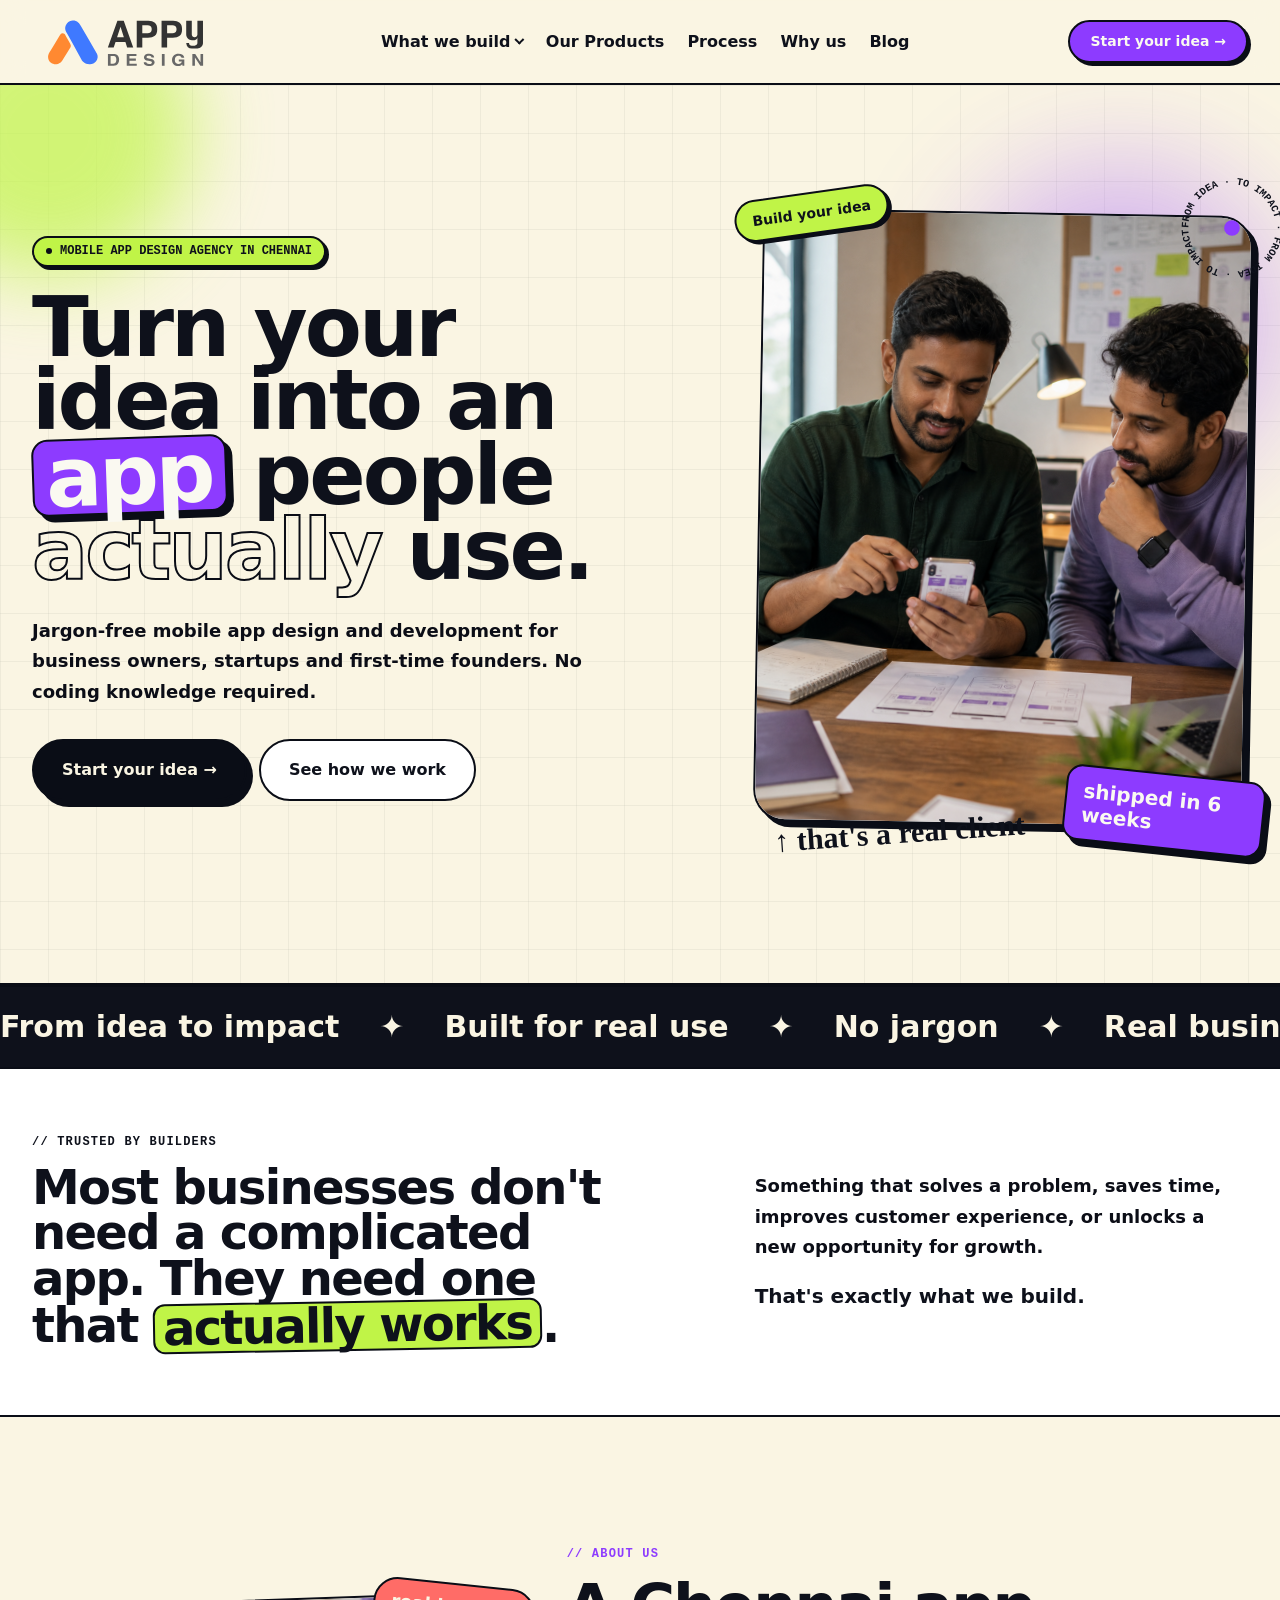
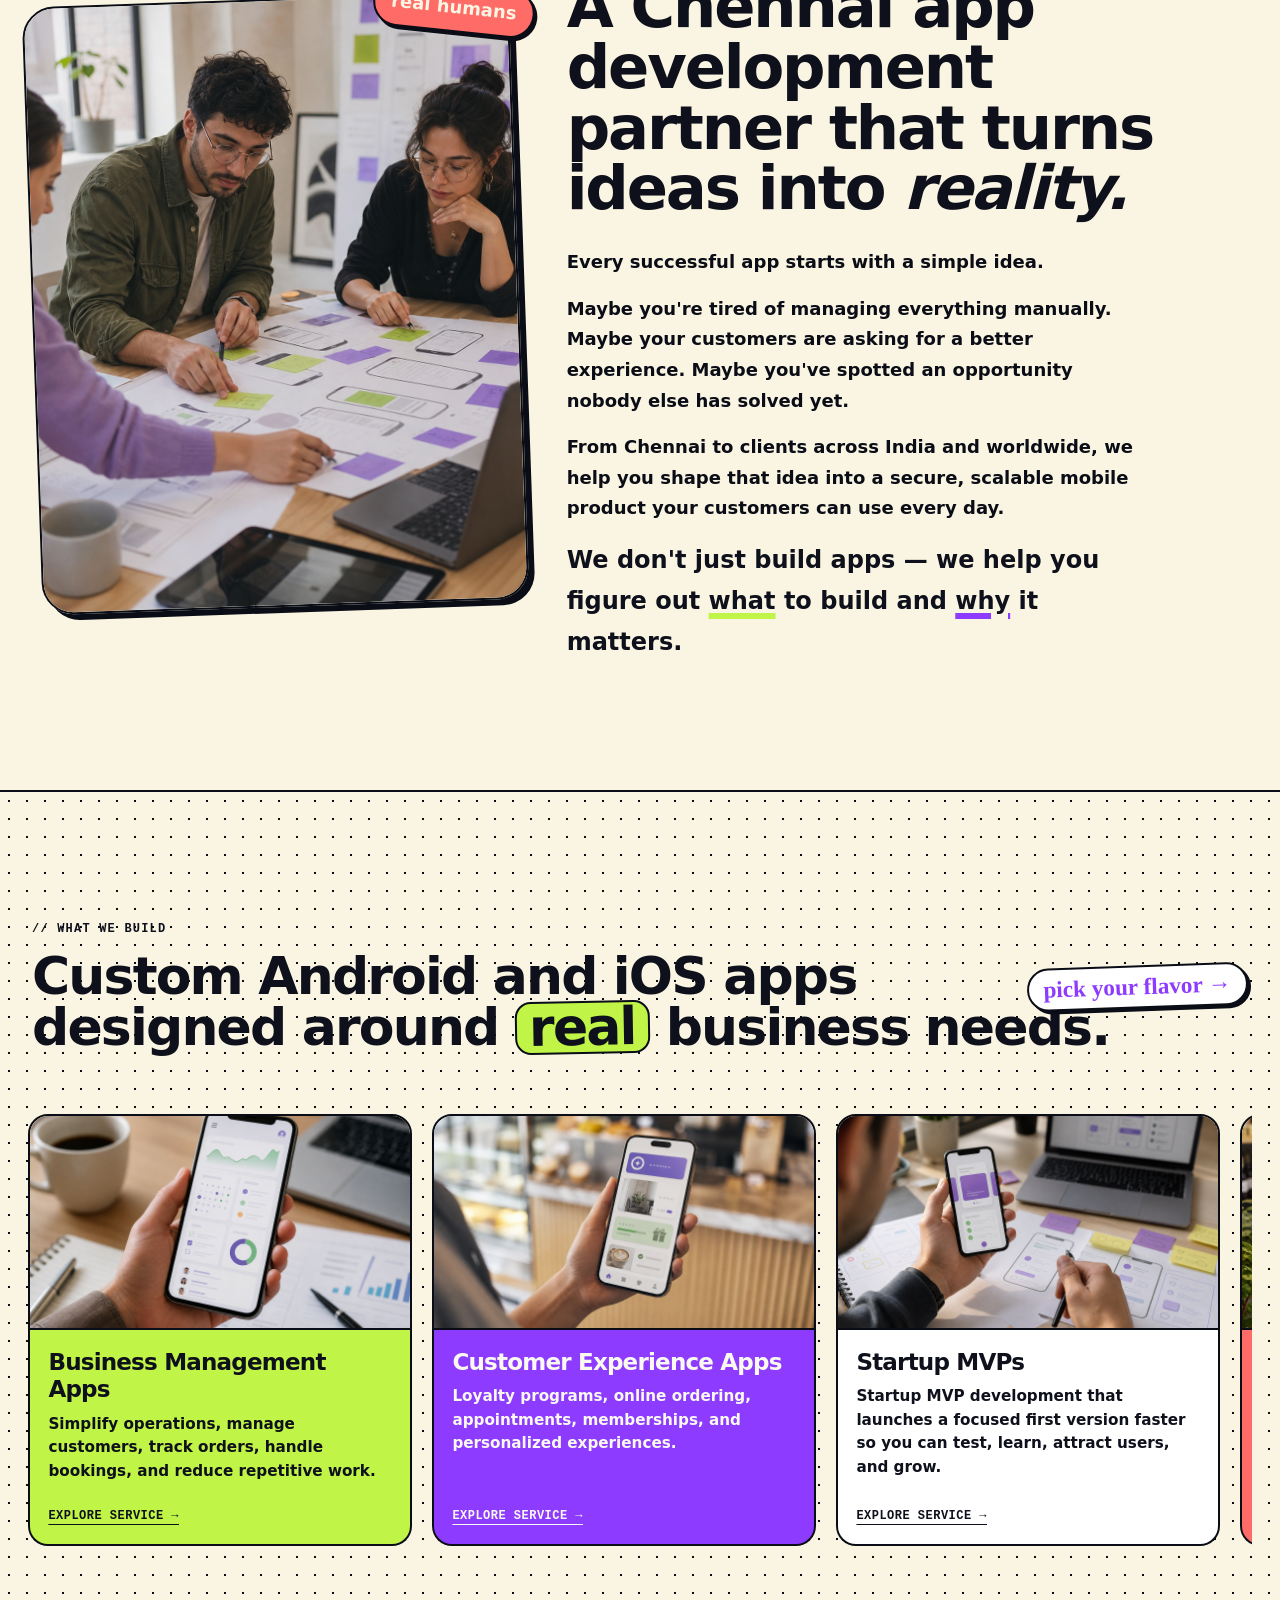
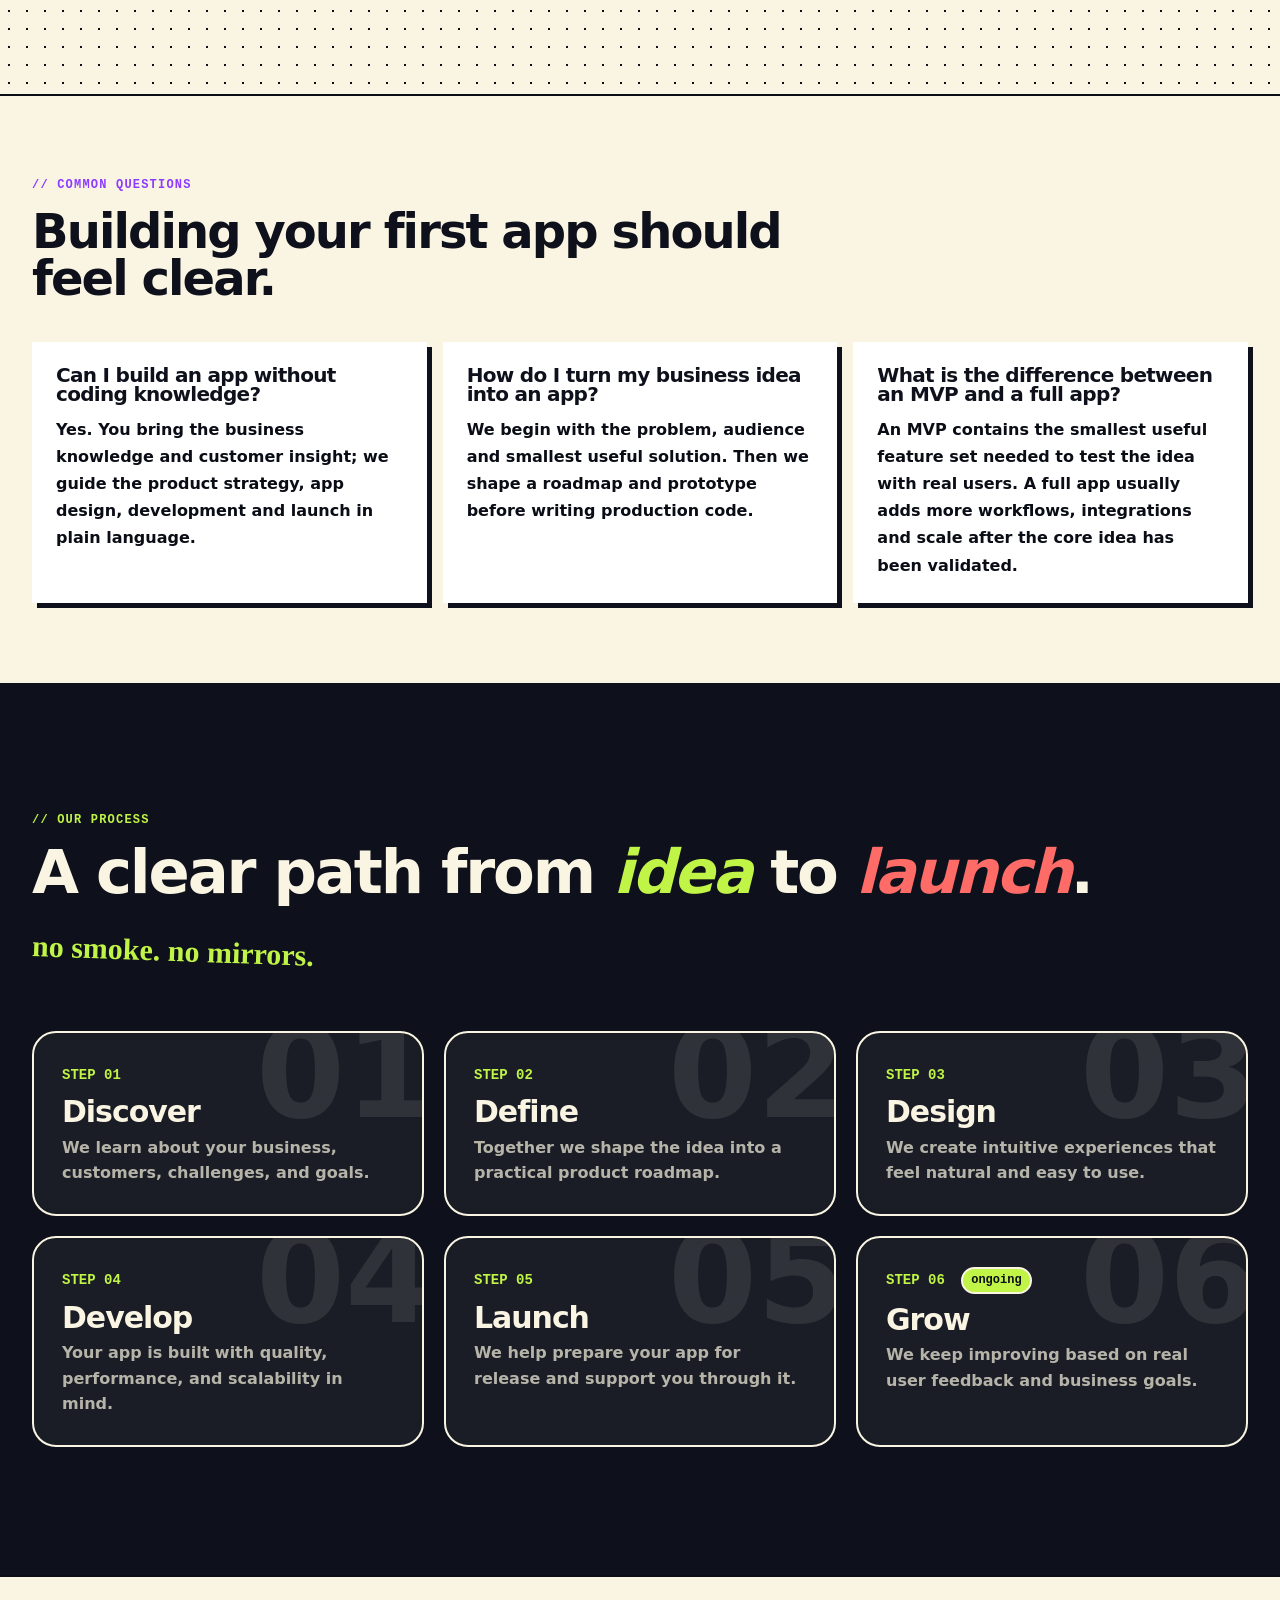
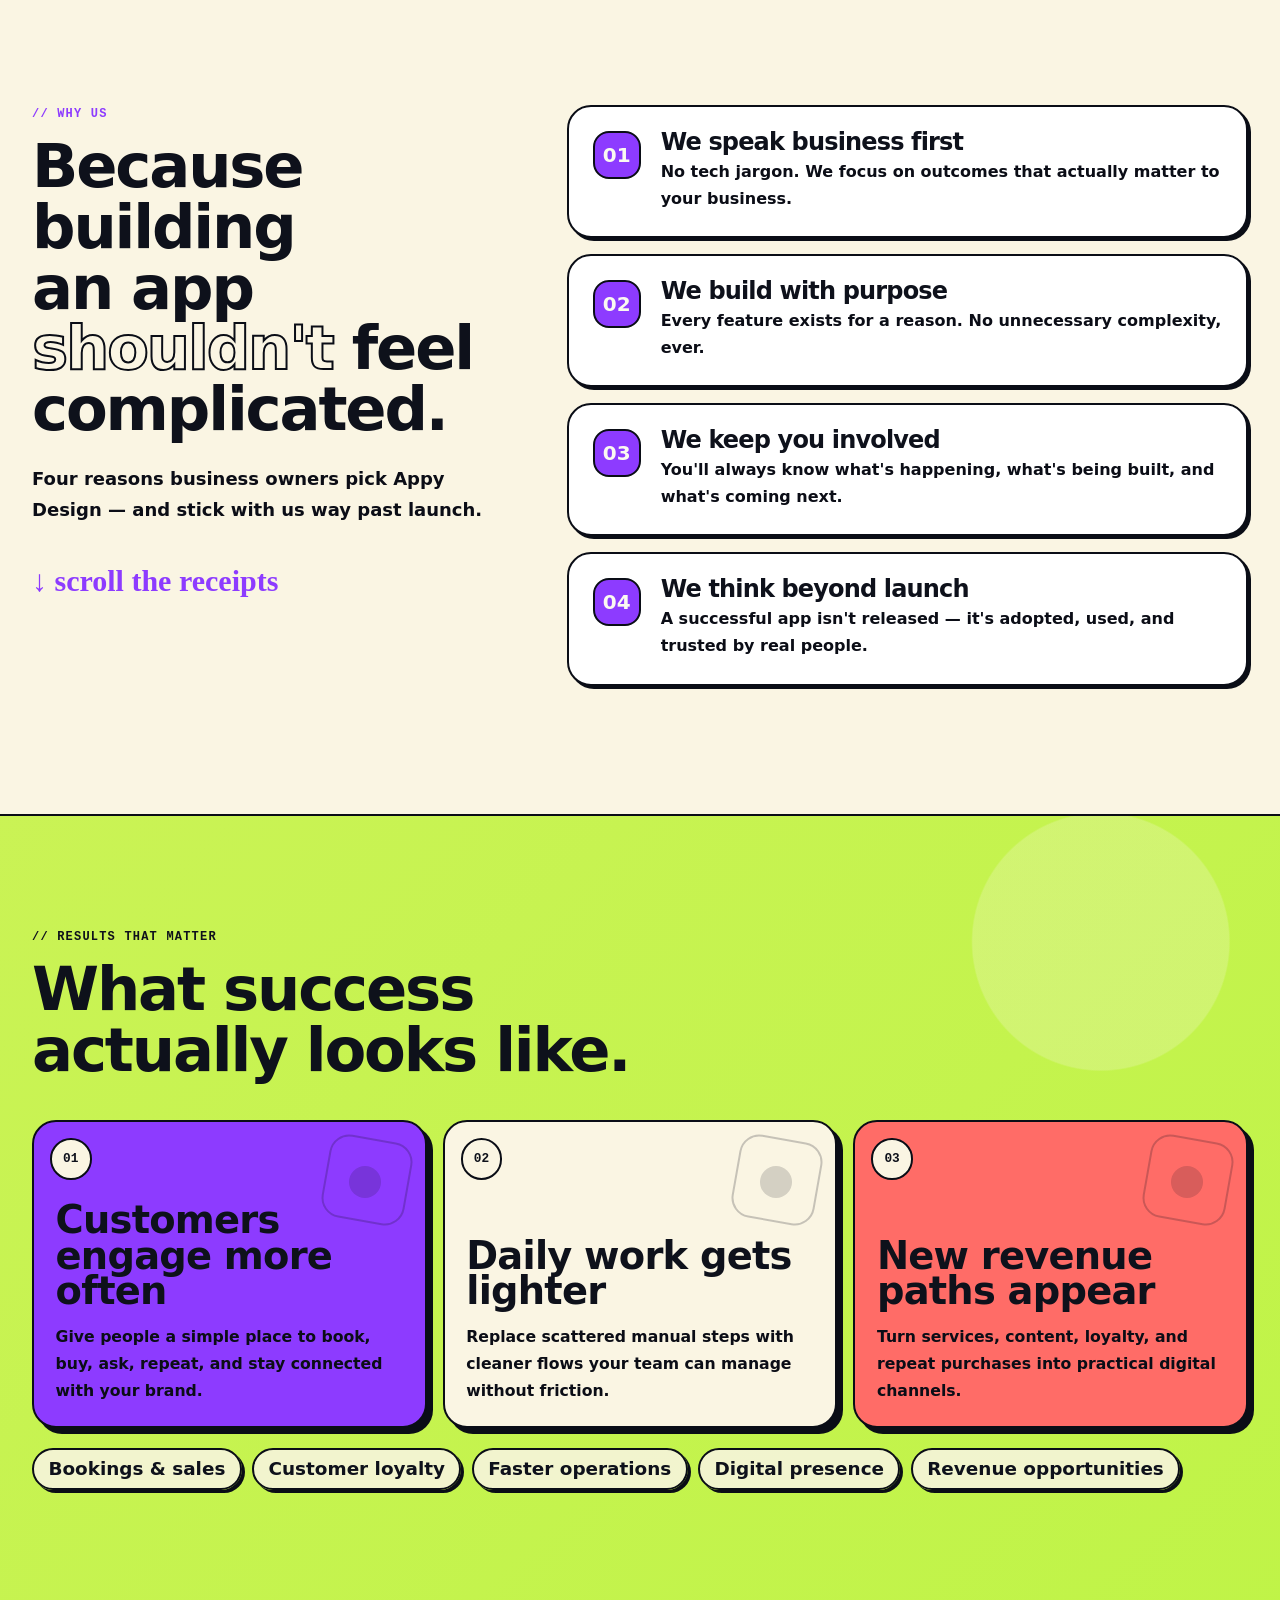
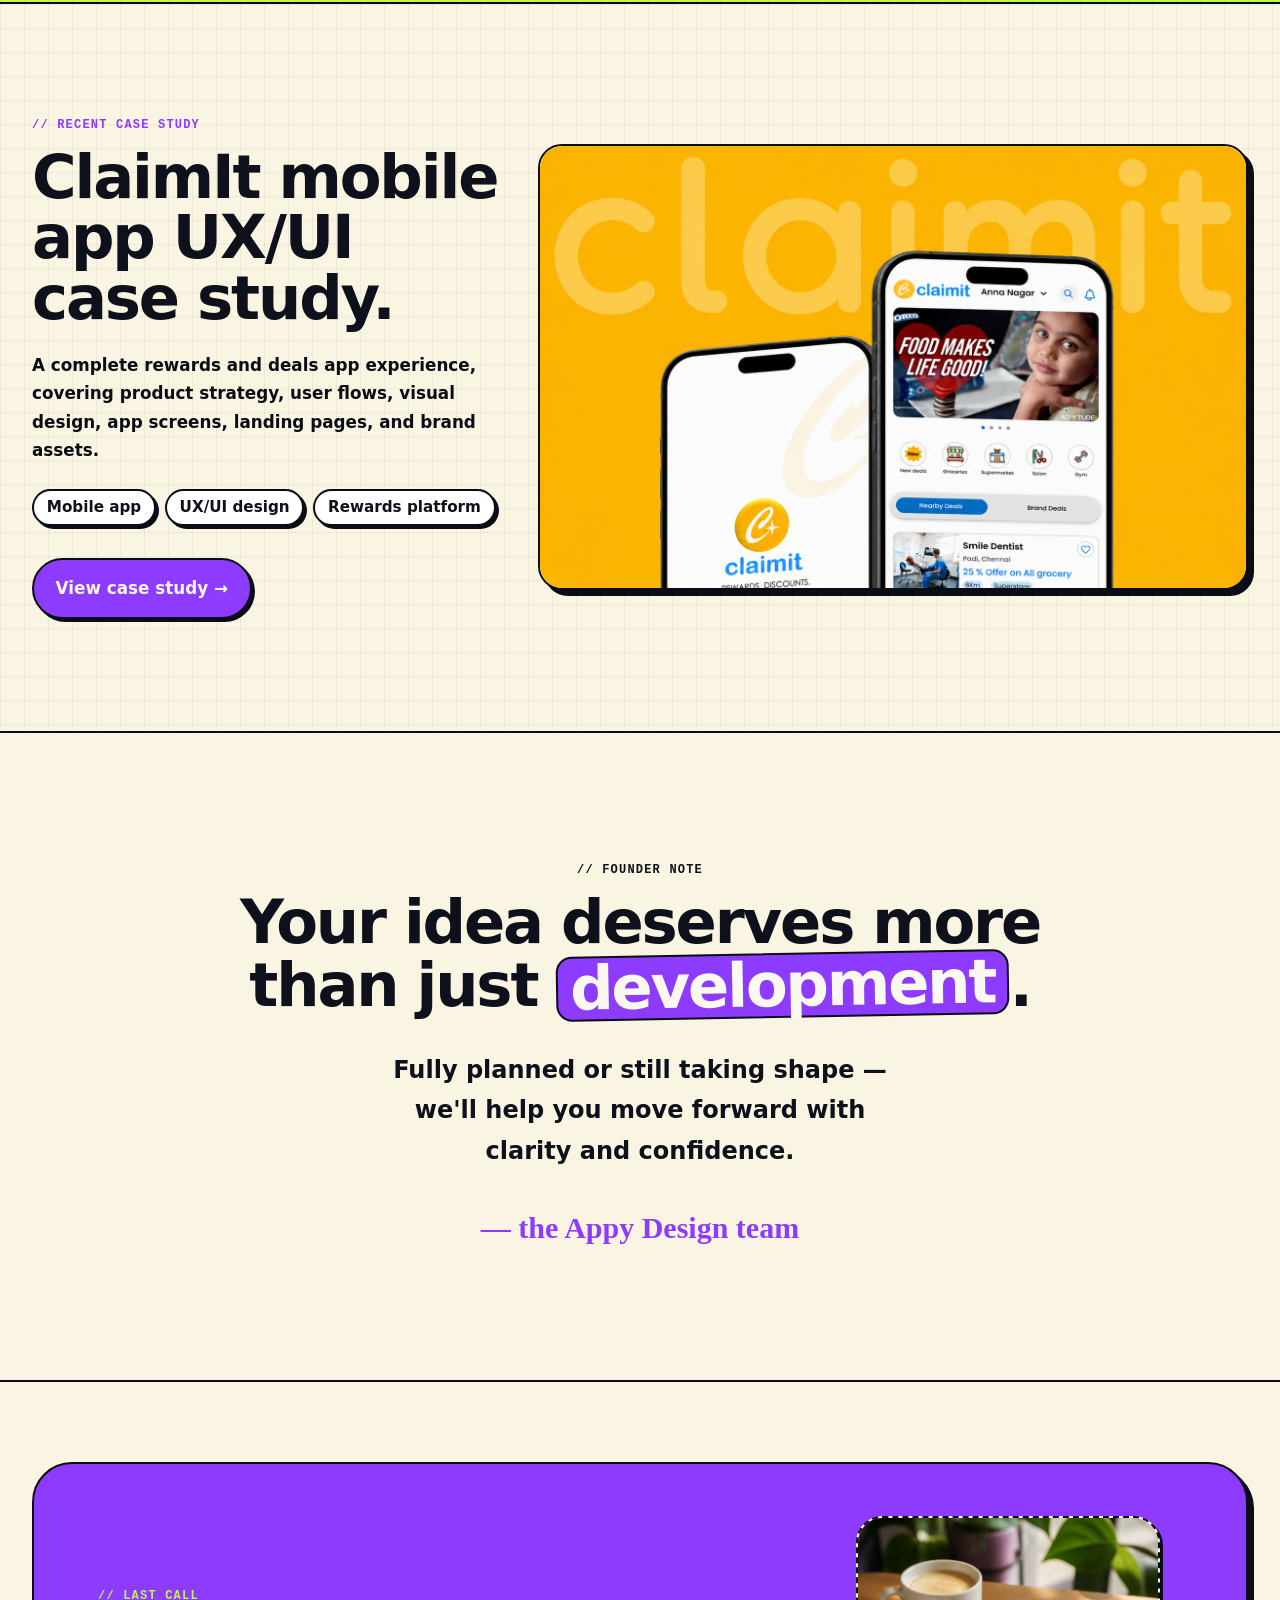
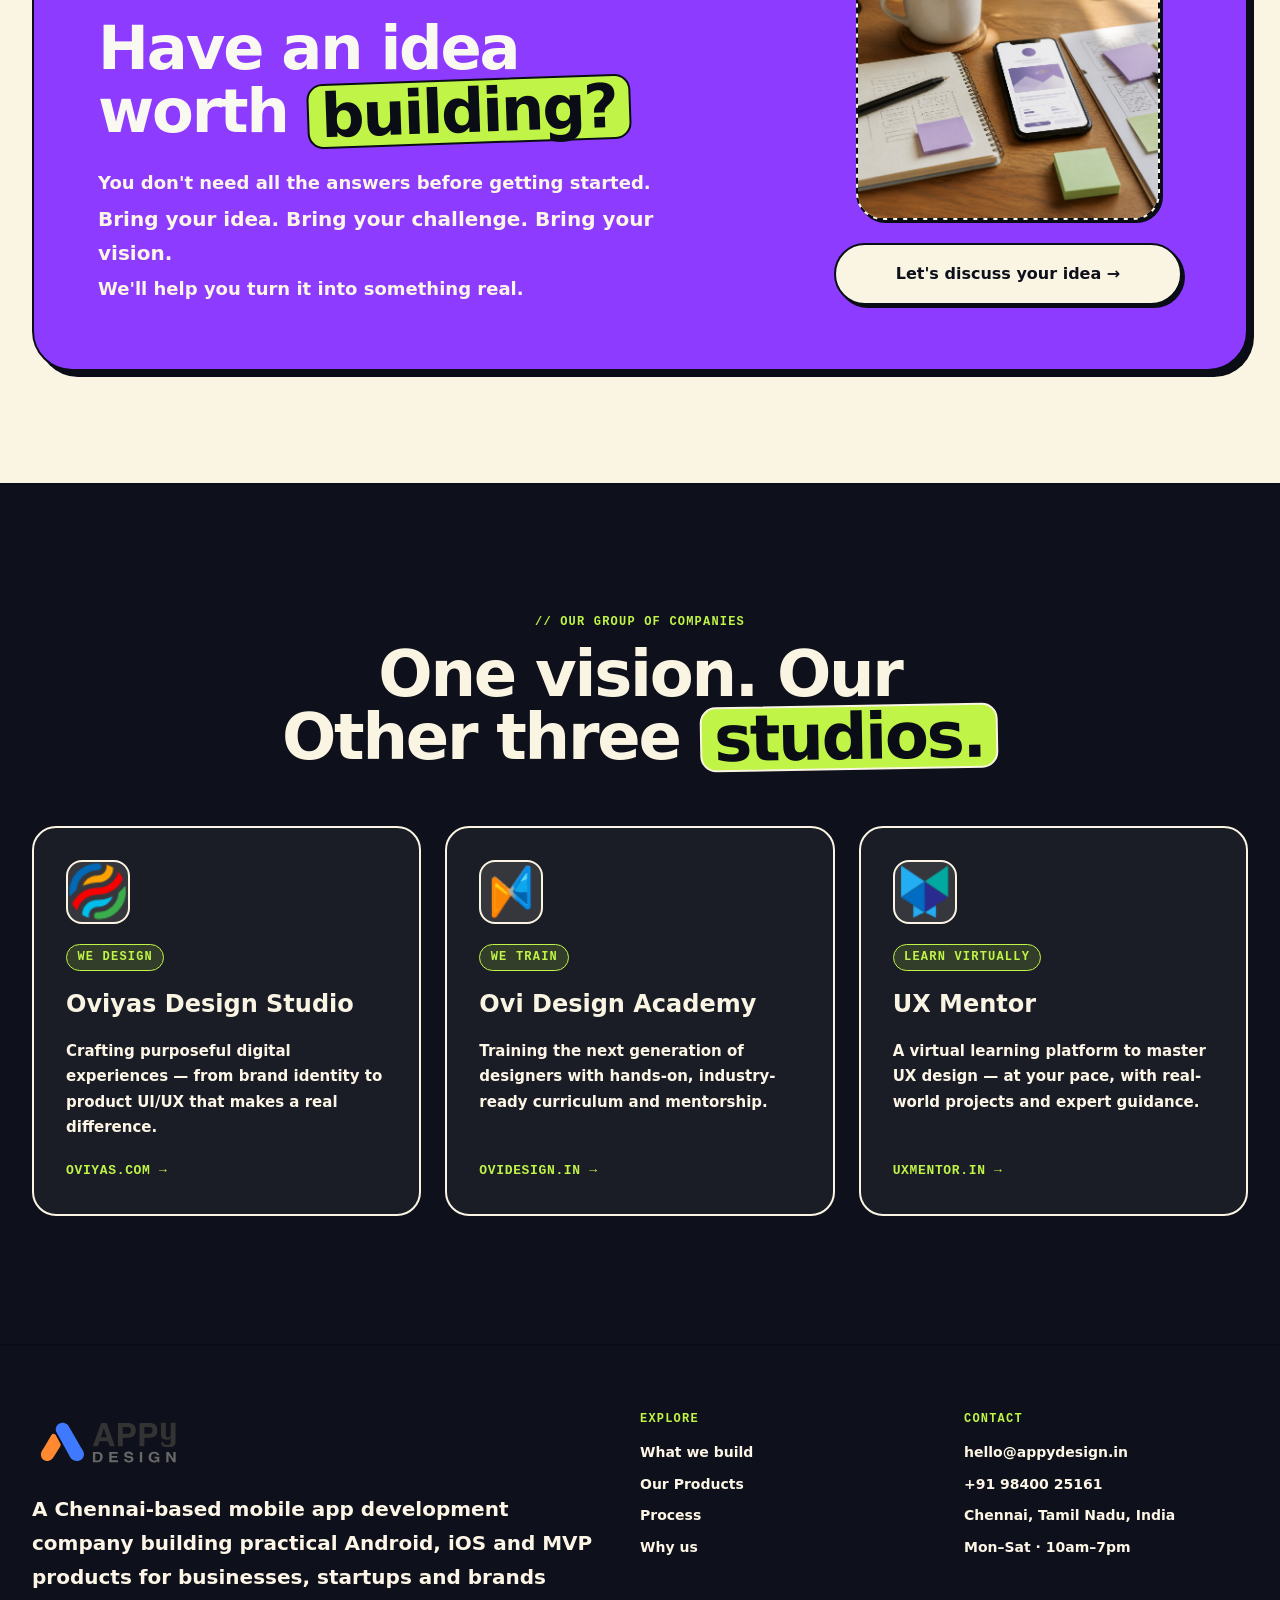
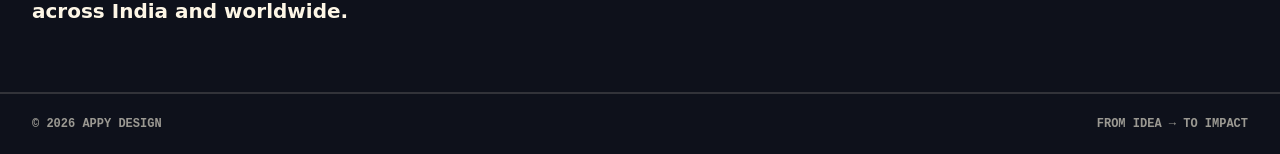
==== commit 4dd3d494: "logo update 10/09/26" ====
--- a/index.html
+++ b/index.html
@@ -35,14 +35,11 @@
   <link rel="preconnect" href="https://fonts.gstatic.com" crossorigin />
   <script src="analytics.js"></script>
   <script async src="https://www.googletagmanager.com/gtag/js?id=G-CYZZQPG89H"></script>
-  <link rel="apple-touch-icon" sizes="180x180" href="images/apple-touch-icon.png">
-  <link rel="icon" type="image/png" sizes="32x32" href="images/favicon-32x32.png">
-  <link rel="icon" type="image/png" sizes="16x16" href="images/favicon-16x16.png">
-  <link rel="icon" type="image/x-icon" href="images/favicon.ico">
+  <link rel="icon" type="image/svg+xml" href="images/appy-icon.svg">
 
   <link rel="stylesheet" href="style.css">
   <link rel="stylesheet"
-    href="https://fonts.googleapis.com/css2?family=Bricolage+Grotesque:opsz,wght@12..96,400;12..96,500;12..96,600;12..96,700;12..96,800&family=Inter:wght@400;500;600&family=Caveat:wght@500;600;700&family=JetBrains+Mono:wght@400;500&display=swap" />
+    href="https://fonts.googleapis.com/css2?family=Bricolage+Grotesque:opsz,wght@12..96,600;12..96,700;12..96,800&family=Inter:wght@600;700&family=Caveat:wght@600;700&family=JetBrains+Mono:wght@600&display=swap" />
   <script type="application/ld+json">
     {
       "@context": "https://schema.org",
@@ -62,7 +59,7 @@
           "url": "https://appydesign.in/",
           "logo": {
             "@type": "ImageObject",
-            "url": "https://appydesign.in/images/android-chrome-512x512.png"
+            "url": "https://appydesign.in/images/appy-icon.svg"
           },
           "image": "https://appydesign.in/images/homepage-hero-app-consultation.png",
           "email": "hello@appydesign.in",
@@ -149,8 +146,8 @@
     <nav class="container nav-inner">
       <a href="#top" class="nav-logo" aria-label="Appy Design home">
         <div>
-          <img src="images/Appydesign-logo-new.png" alt="Appy Design mobile app development company" width="127"
-            height="80" style="padding: 6px;">
+          <img src="images/appy-logo.svg" alt="Appy Design mobile app development company" width="155"
+            height="62" style="padding: 6px;">
         </div>
         <!-- <span class="nav-logo-icon">a</span>
         <span class="nav-logo-name">Appy Design</span> -->
@@ -653,7 +650,7 @@
     <div class="container footer-inner">
       <div>
         <div class="footer-logo">
-          <img src="images/Appydesign-logo-new.png" alt="Appy Design" width="127" height="80">
+          <img src="images/appy-logo.svg" alt="Appy Design" width="155" height="62">
         </div>
         <p class="footer-tagline">A Chennai-based mobile app development company building practical Android, iOS and
           MVP products for businesses, startups and brands across India and worldwide.</p>
--- a/style.css
+++ b/style.css
@@ -43,7 +43,7 @@
      background-color: var(--background);
      color: var(--foreground);
      font-family: var(--font-sans);
-     font-weight: 500;
+     font-weight: 600;
      line-height: 1.6;
      -webkit-font-smoothing: antialiased;
      text-rendering: optimizeLegibility;
@@ -61,7 +61,7 @@
 
  p,
  li {
-     font-weight: 500;
+     font-weight: 600;
  }
 
  a {
@@ -127,7 +127,7 @@
  .contact-subtitle,
  .error-page > p:not(.error-code) {
      color: color-mix(in oklch, var(--foreground) 90%, black);
-     font-weight: 500;
+     font-weight: 600;
  }
 
  .hero-p,
@@ -154,7 +154,7 @@
  .footer-bottom,
  .products-cta p {
      color: color-mix(in oklch, var(--background) 88%, white);
-     font-weight: 500;
+     font-weight: 600;
  }
 
  .footer-links a,
@@ -244,6 +244,12 @@
      align-items: center;
      gap: 0.5rem;
  }
+ .nav-logo img {
+     width: 190px;
+     height: auto;
+     display: block;
+ }
+
 
  .nav-logo-icon {
      height: 2.25rem;
@@ -269,7 +275,7 @@
      align-items: center;
      gap: clamp(0.85rem, 1.8vw, 1.75rem);
      font-size: 1rem;
-     font-weight: 500;
+     font-weight: 600;
  }
 
  @media (min-width: 768px) {
@@ -345,7 +351,7 @@
      border-radius: 0.65rem;
      color: var(--foreground);
      font-size: 0.95rem;
-     font-weight: 500;
+     font-weight: 600;
      line-height: 1.25;
      transition: background 0.18s ease, color 0.18s ease, transform 0.18s ease;
  }
@@ -1165,7 +1171,7 @@
 .seo-faq-grid p {
     line-height: 1.7;
     color: color-mix(in oklch, var(--foreground) 90%, black);
-    font-weight: 500;
+    font-weight: 600;
 }
 
 @media (min-width: 768px) {
@@ -1356,7 +1362,7 @@
     max-width: 780px;
     margin-bottom: 1rem;
     color: color-mix(in oklch, var(--foreground) 90%, black);
-    font-weight: 500;
+    font-weight: 600;
     line-height: 1.75;
 }
 
@@ -1376,7 +1382,7 @@
 .service-faq details p,
 .related-services span,
 .service-cta p {
-    font-weight: 500;
+    font-weight: 600;
     line-height: 1.7;
 }
 
@@ -2358,12 +2364,19 @@
 
  @media (max-width: 900px) and (min-width: 768px) {
      .nav-logo img {
-         max-width: 8.5rem;
+         max-width: 10.75rem;
          height: auto;
      }
 
      .nav-cta {
          padding-inline: 0.8rem;
+     }
+ }
+
+ @media (max-width: 640px) {
+     .nav-logo img {
+         width: 165px;
+         height: auto;
      }
  }
 
@@ -3306,7 +3319,7 @@
     box-shadow: none;
     font-family: var(--font-sans);
     font-size: 1.25rem;
-    font-weight: 400;
+    font-weight: 600;
     transition: background 150ms ease, color 150ms ease;
 }
 
@@ -3439,7 +3452,7 @@
     color: color-mix(in oklch, var(--pop) 75%, var(--ink));
     font-family: var(--font-sans);
     font-size: 0.7rem;
-    font-weight: 500;
+    font-weight: 600;
 }
 
 .contact-field.is-invalid .contact-error {
@@ -3647,7 +3660,7 @@
 
 /* Final readability overrides for Appy Design pages */
 body {
-    font-weight: 500;
+    font-weight: 600;
 }
 
 h1,
@@ -3683,7 +3696,7 @@
 .contact-subtitle,
 .error-page > p:not(.error-code) {
     color: color-mix(in oklch, var(--foreground) 90%, black);
-    font-weight: 500;
+    font-weight: 600;
     line-height: 1.7;
 }
 
@@ -3705,7 +3718,7 @@
 .footer-bottom,
 .products-cta p {
     color: color-mix(in oklch, var(--background) 88%, white);
-    font-weight: 500;
+    font-weight: 600;
     line-height: 1.7;
 }
 
